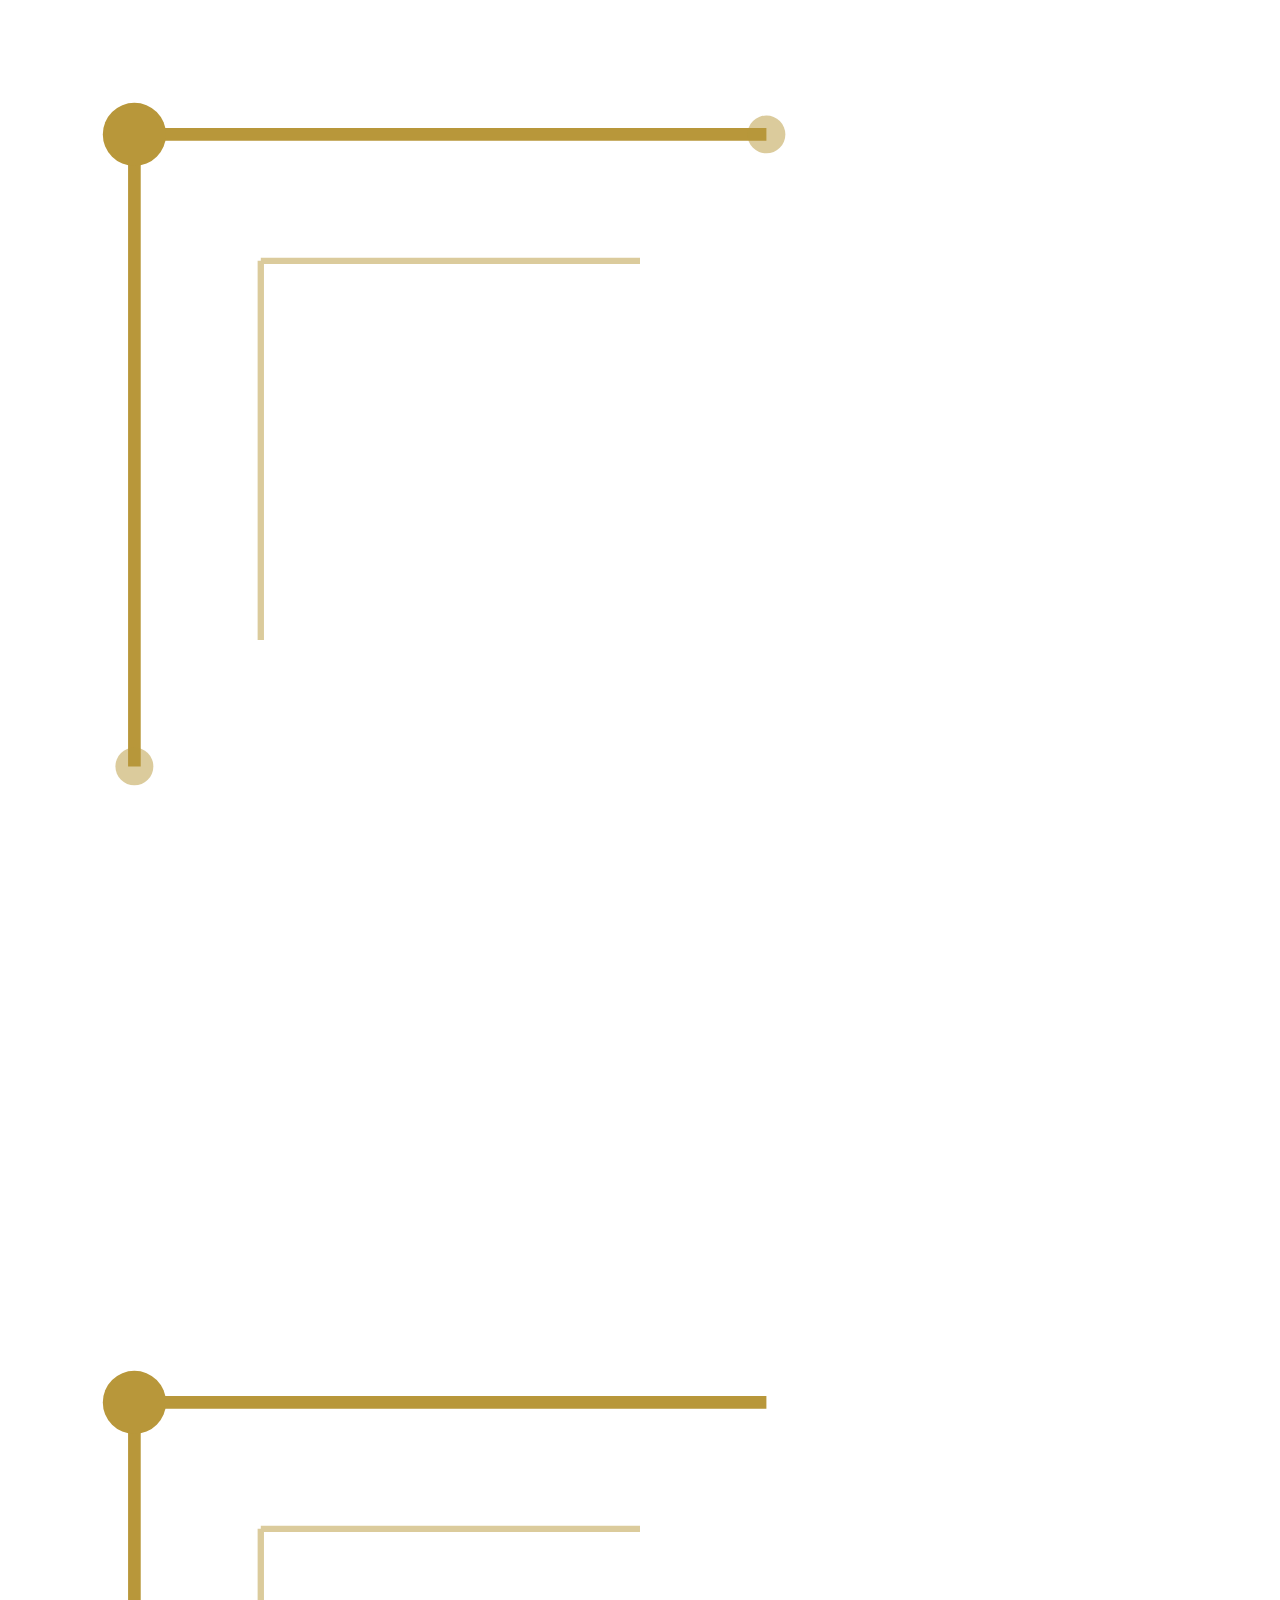
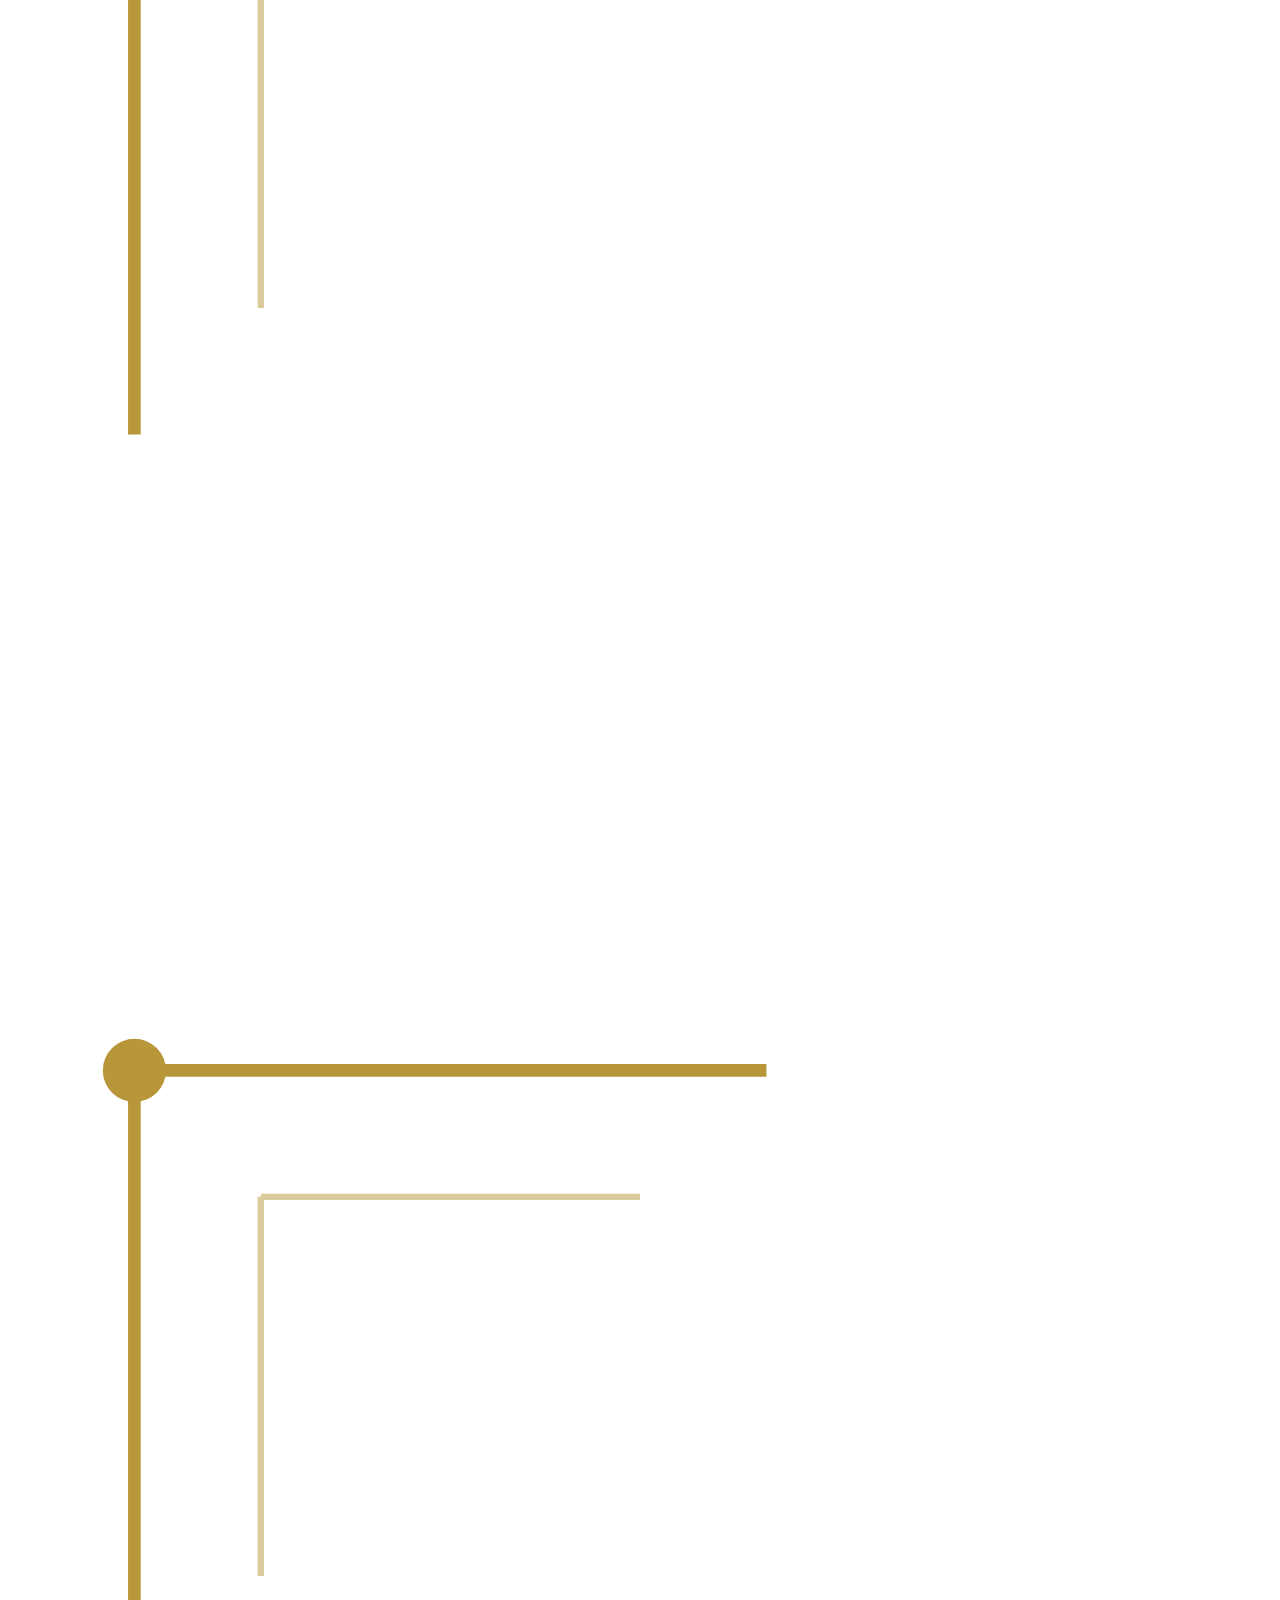
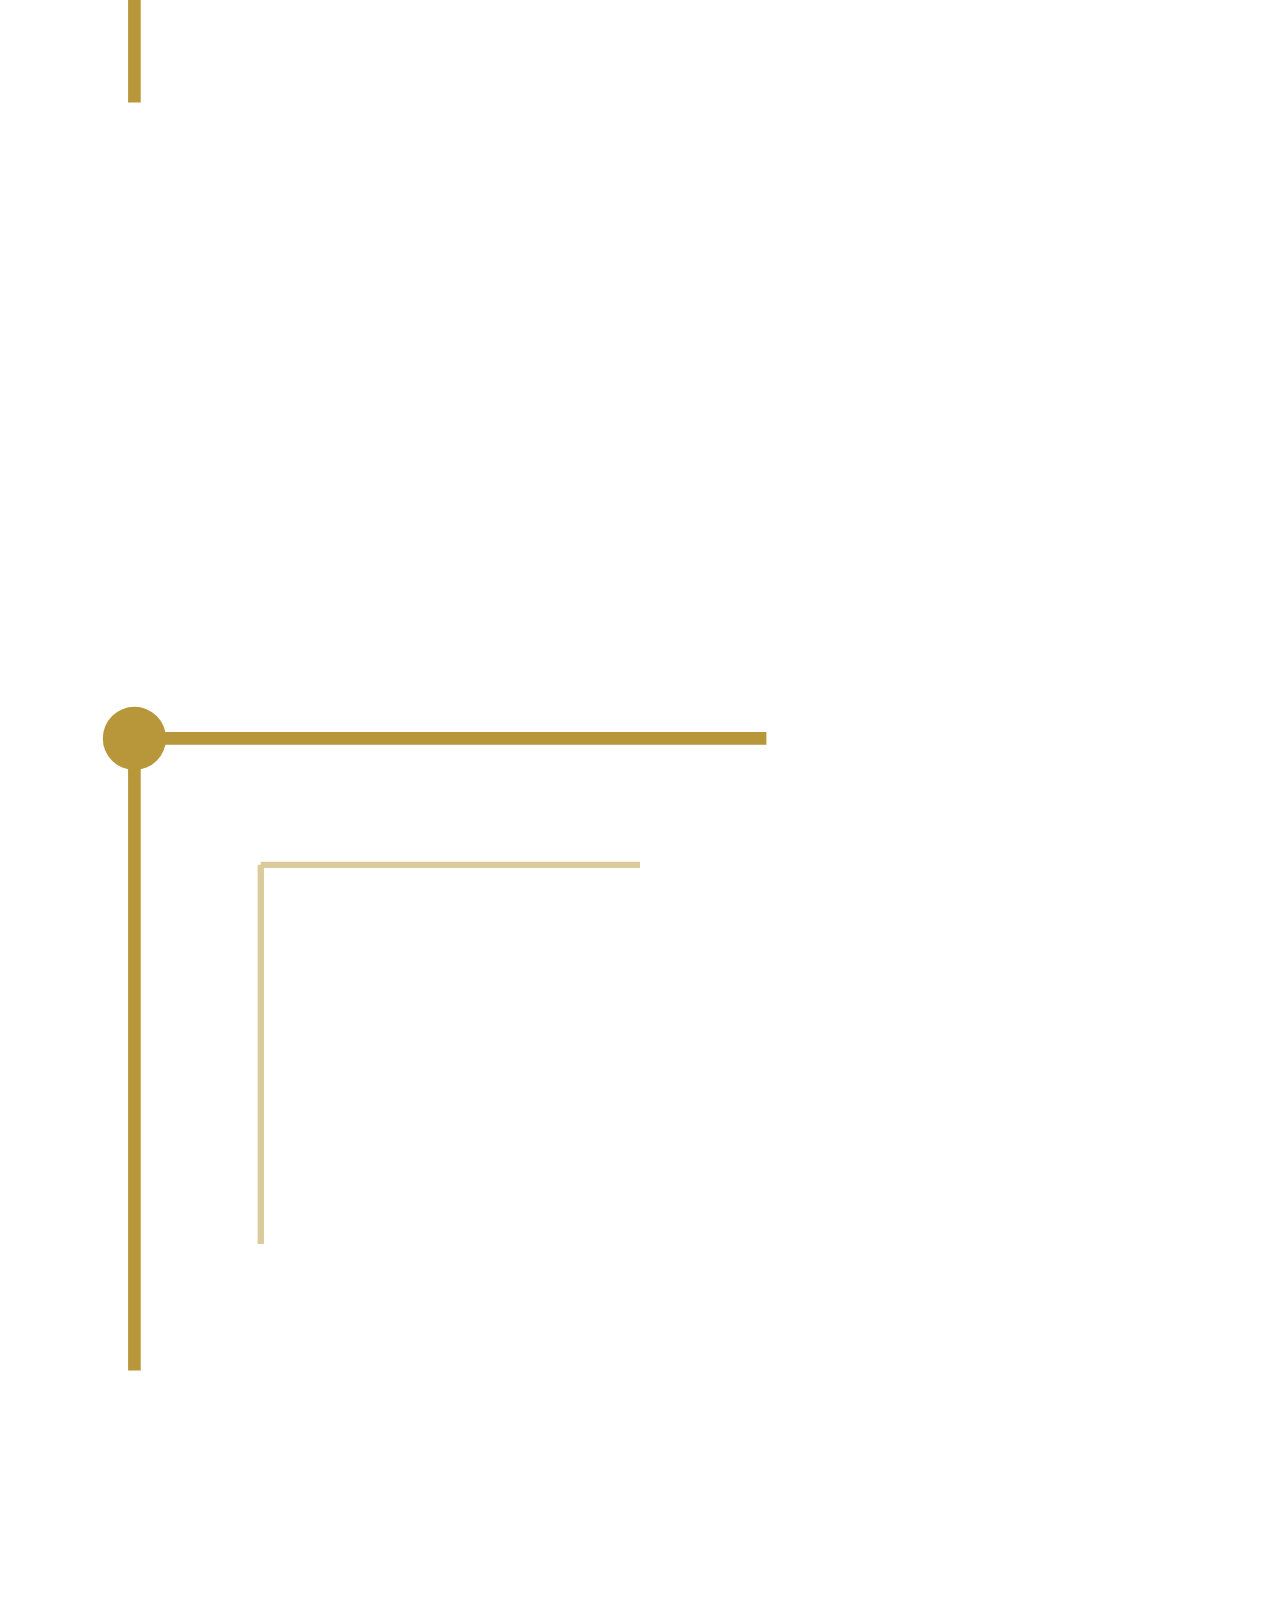
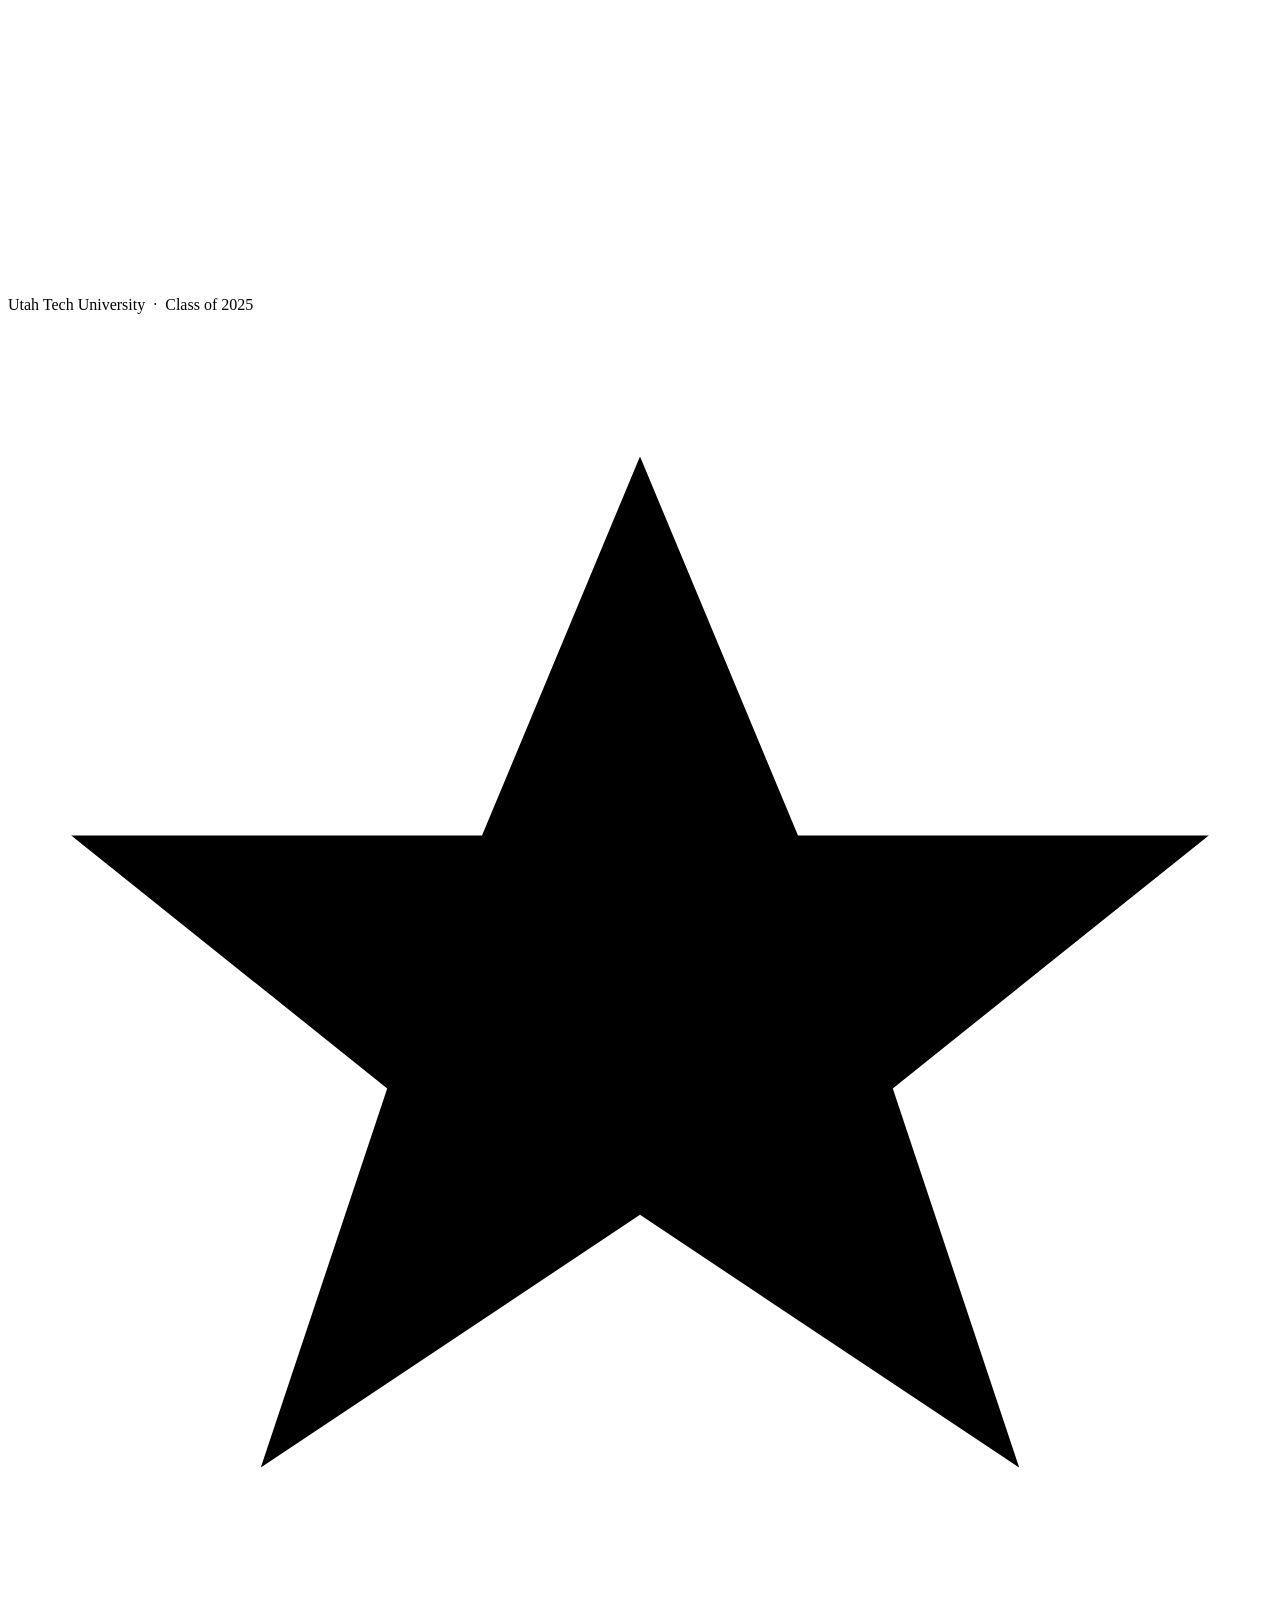
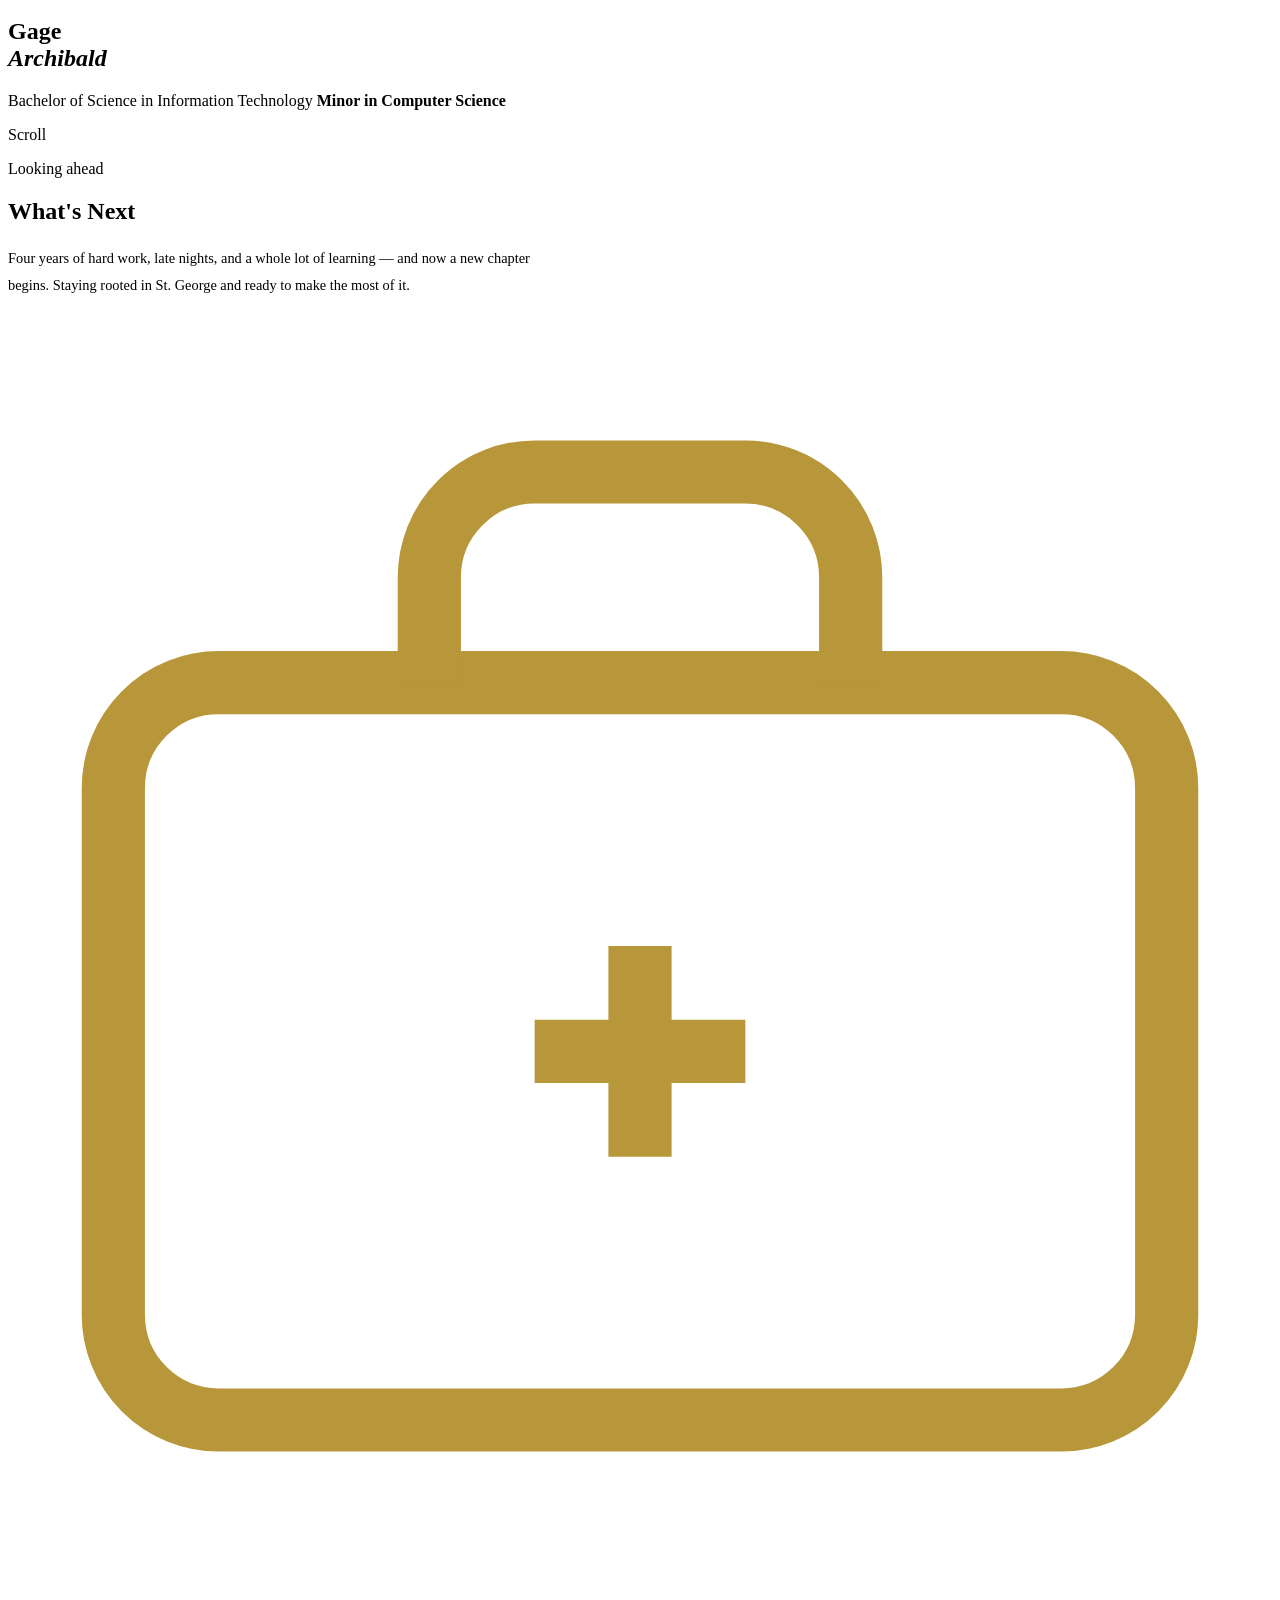
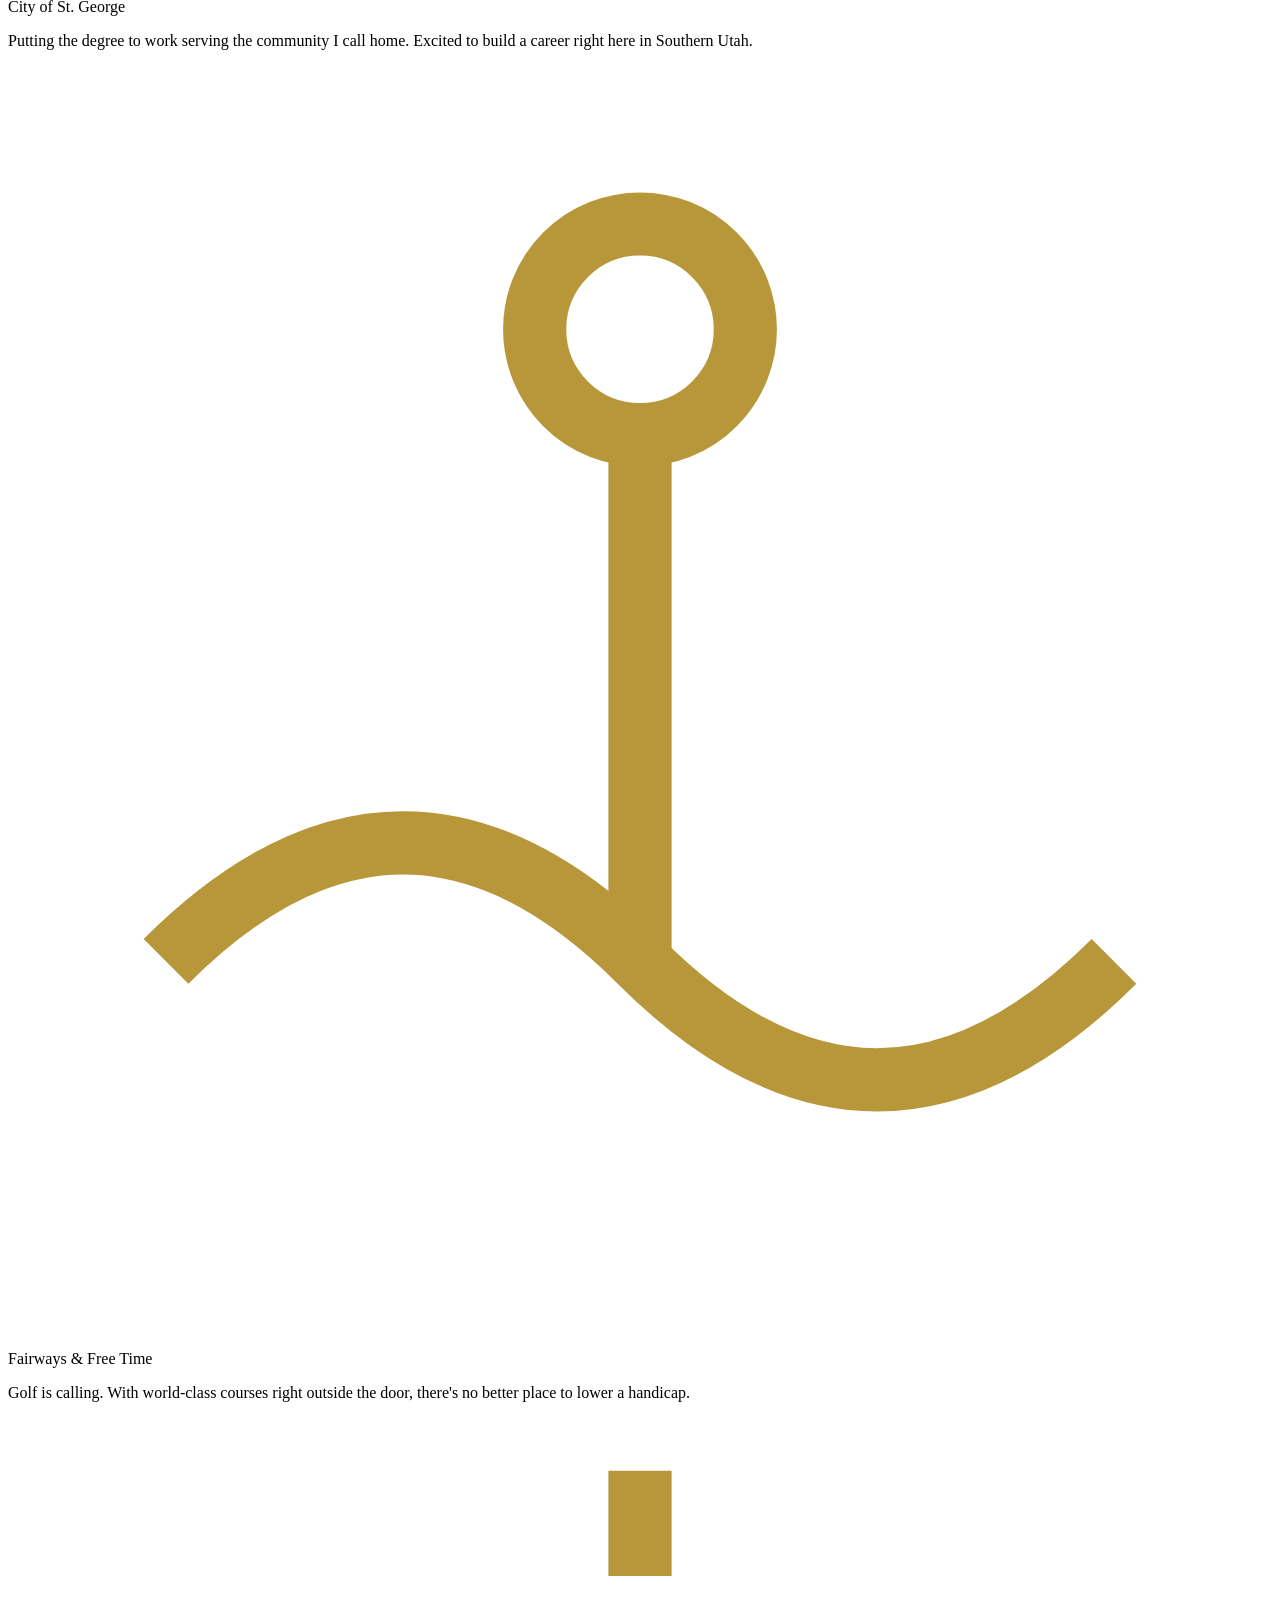
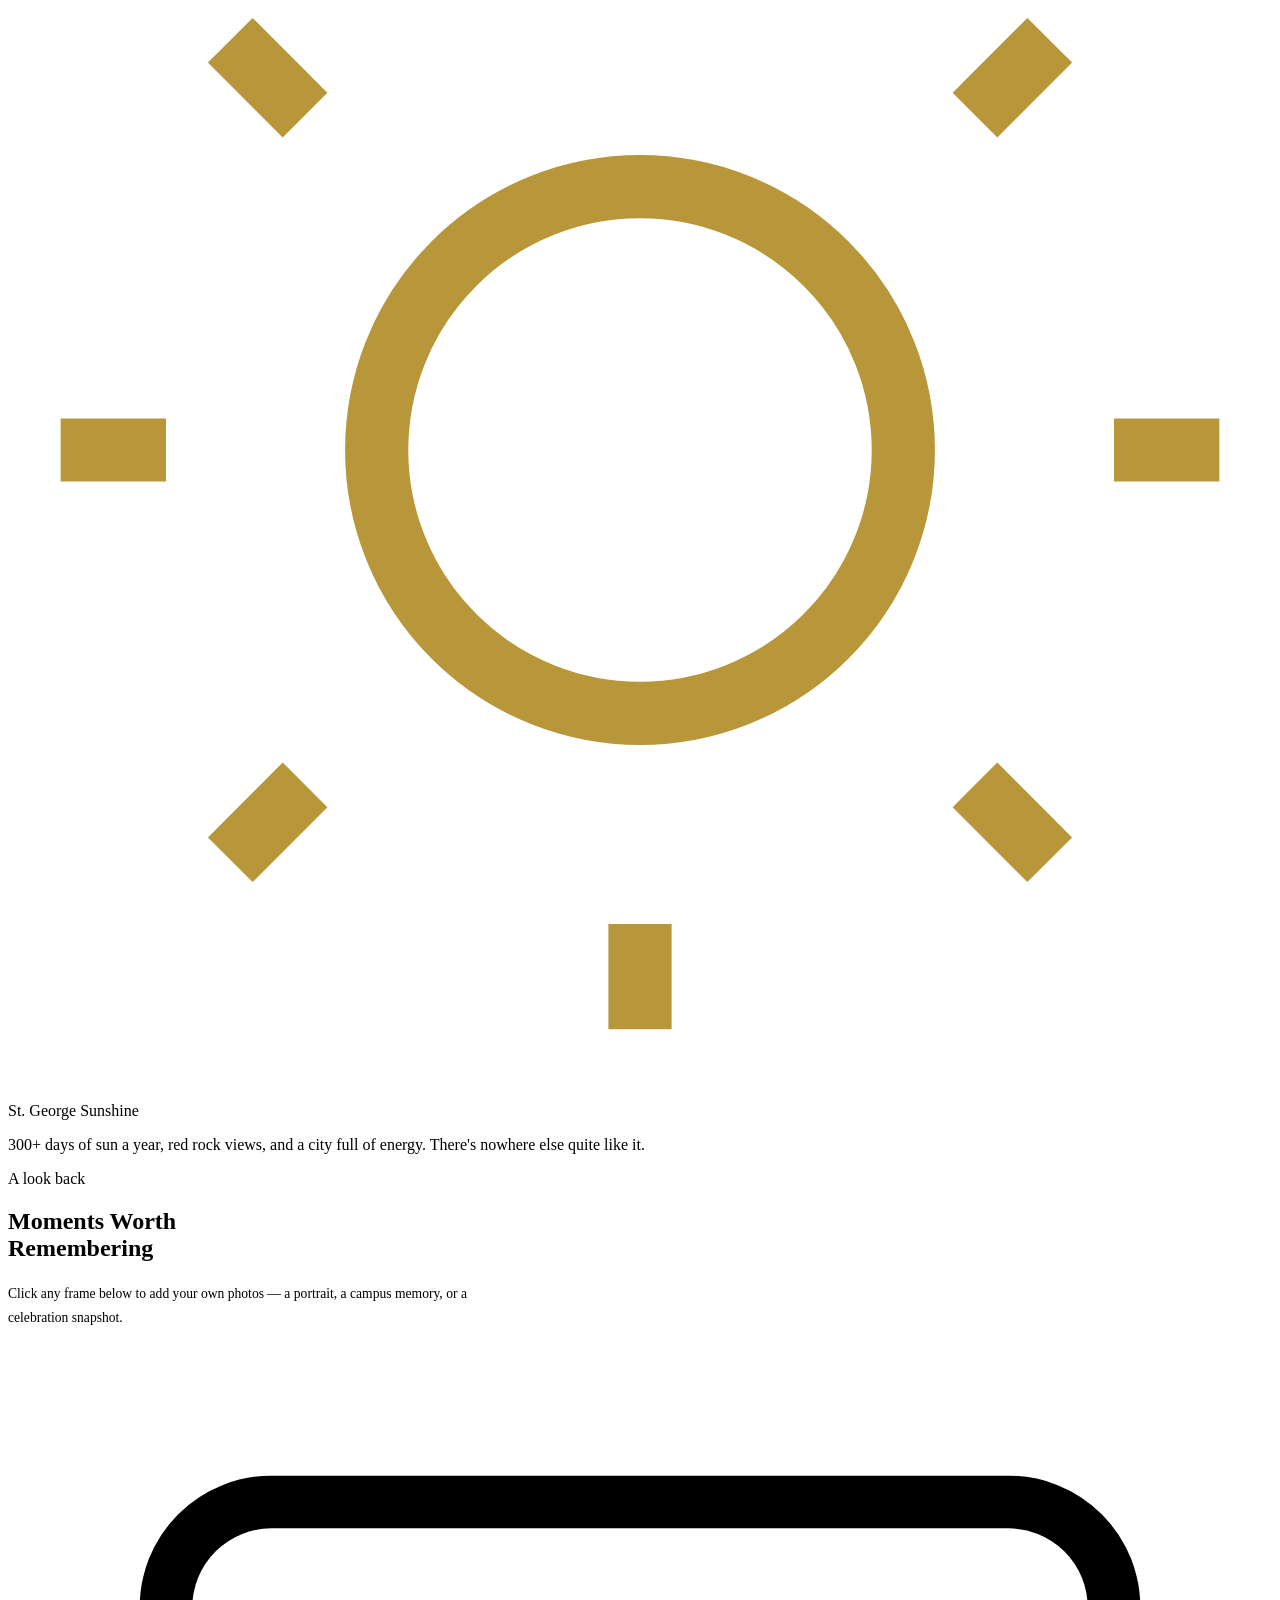
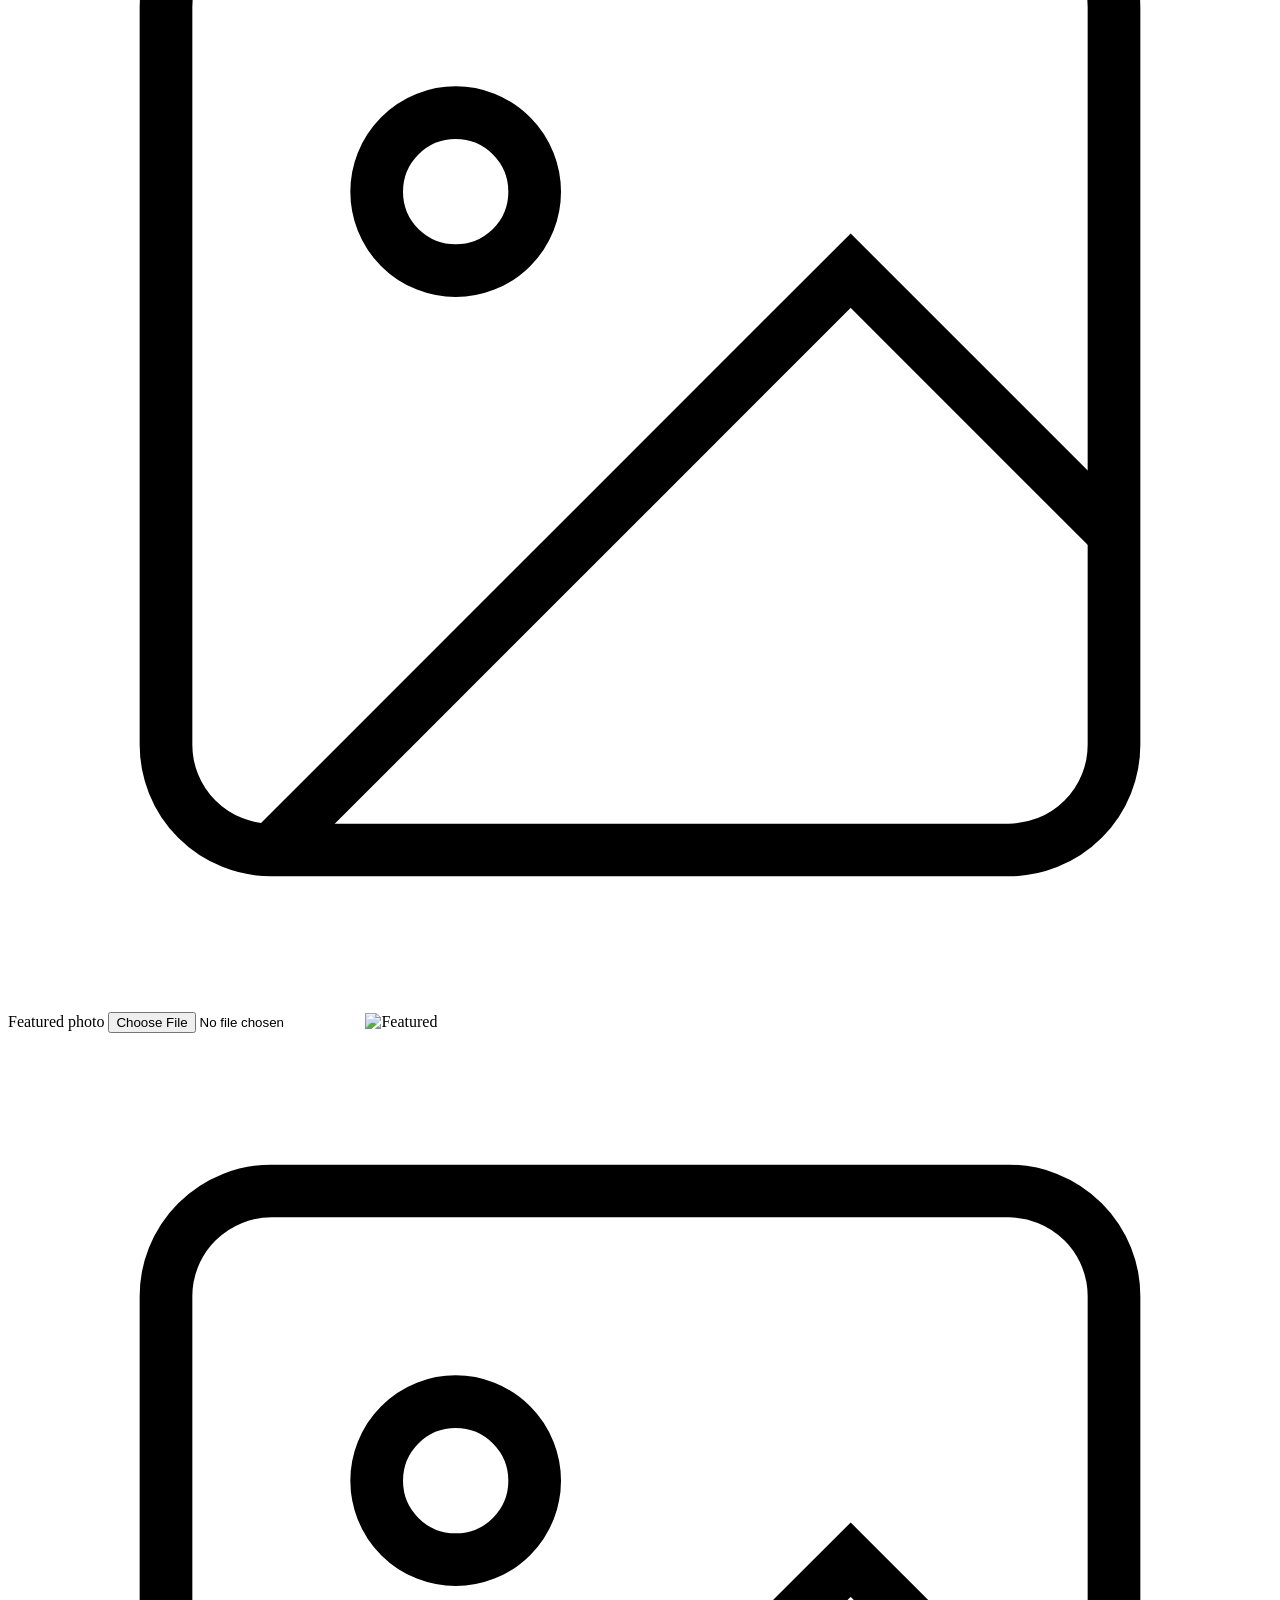
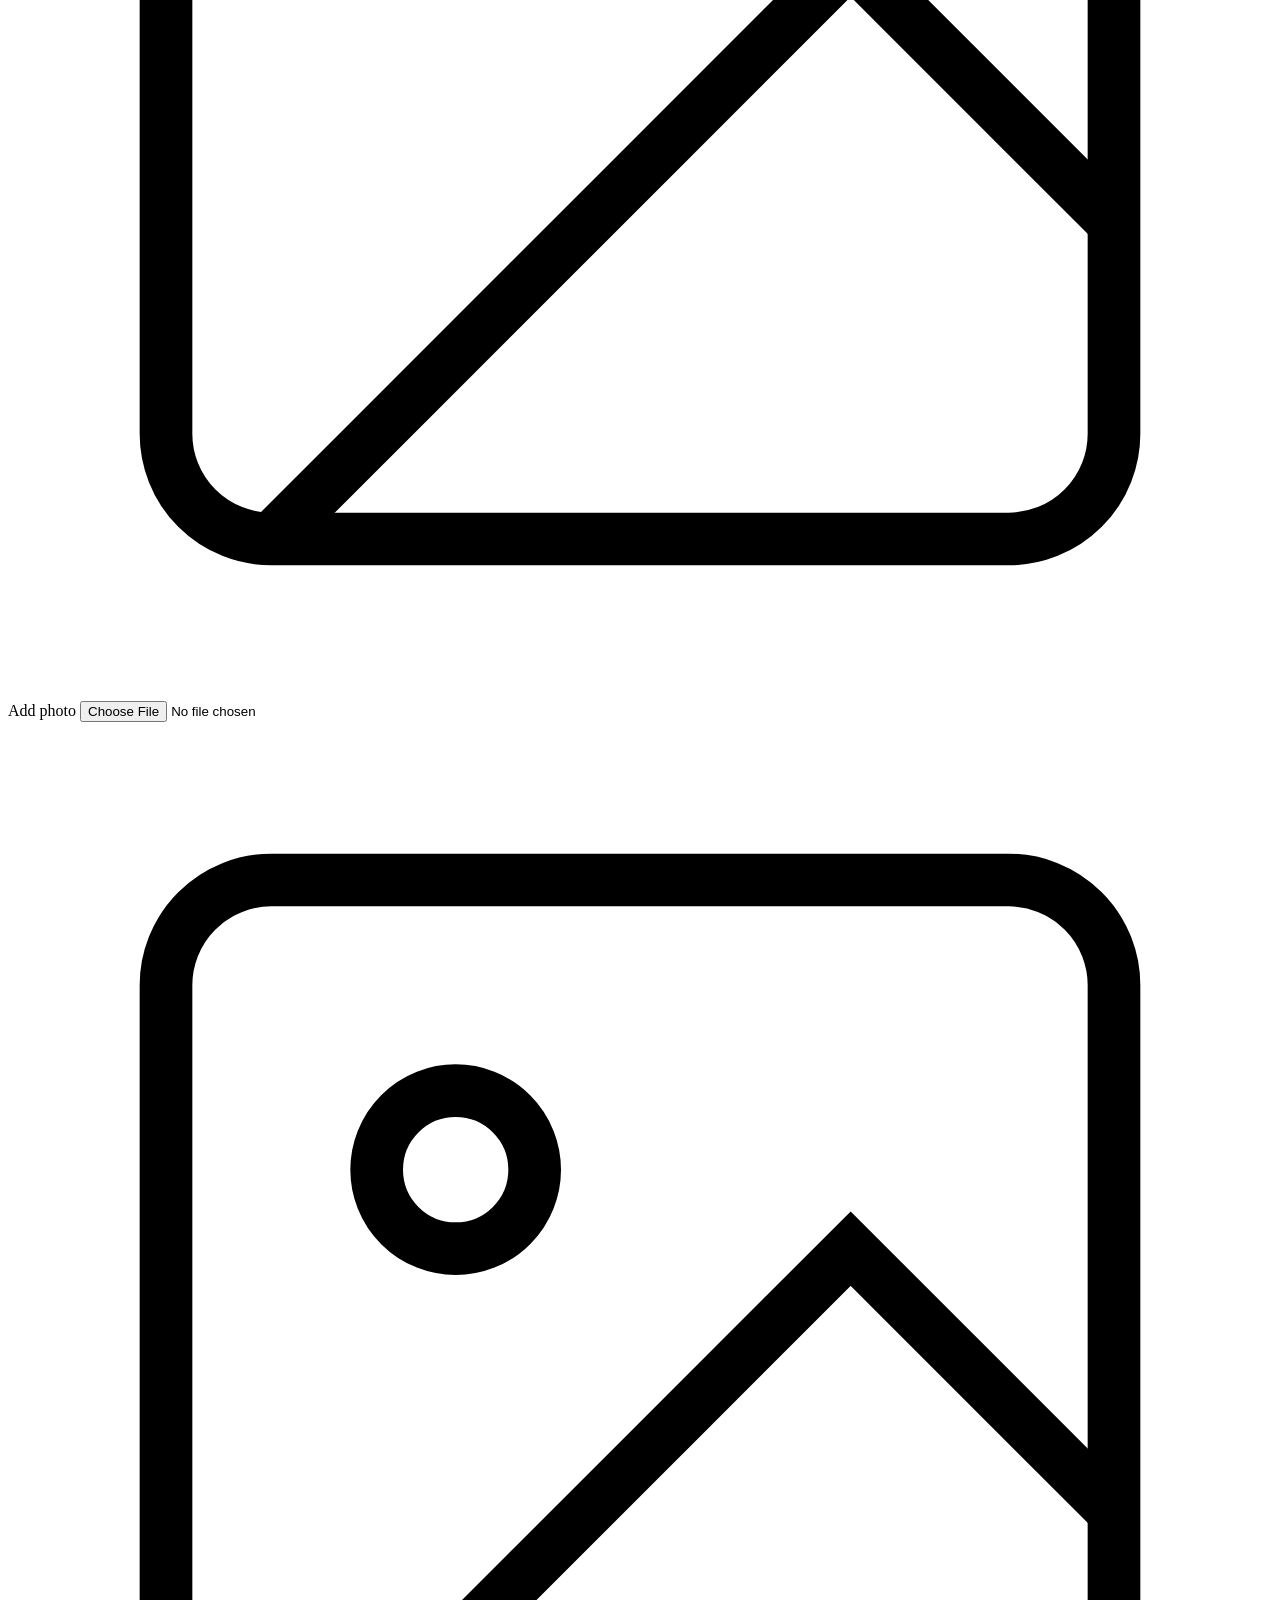
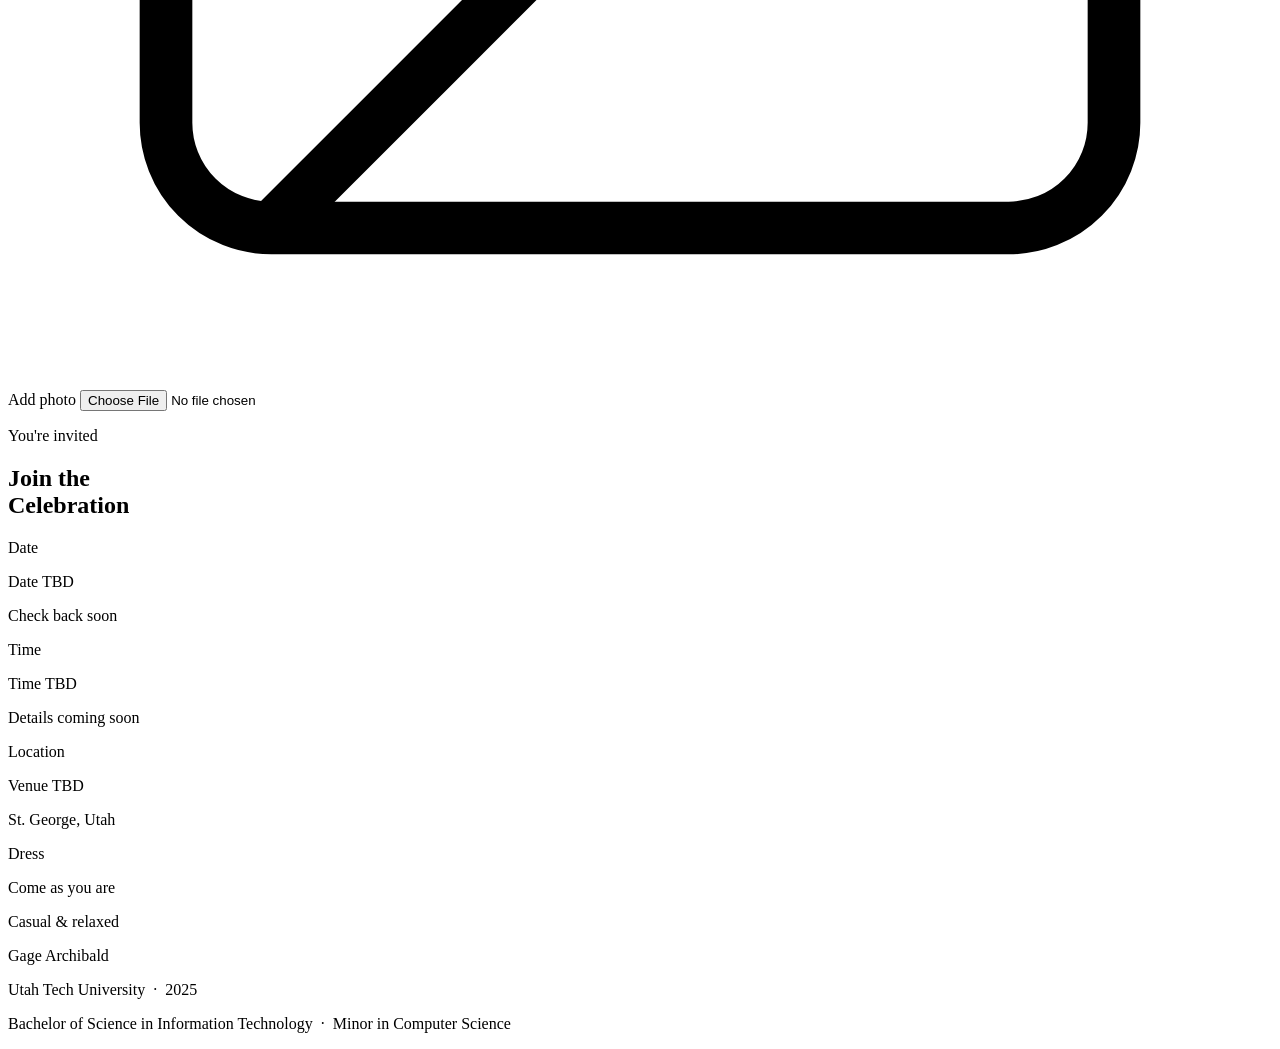
==== index.html @ fb4f6f9c "Update index.html" ====
<!DOCTYPE html>
<html lang="en">
<head>
  <meta charset="UTF-8">
  <meta name="viewport" content="width=device-width, initial-scale=1.0">
  <title>Gage Archibald — Class of 2025</title>
  <link href="https://fonts.googleapis.com/css2?family=Cormorant+Garamond:ital,wght@0,300;0,400;0,600;1,300;1,400&family=Jost:wght@200;300;400&display=swap" rel="stylesheet">
  <link rel="stylesheet" href="styles.css">
</head>
<body>

<!-- ── HERO ── -->
<section class="hero">
  <div class="hero-bg-pattern"></div>

  <!-- corner ornaments -->
  <div class="hero-corner tl">
    <svg viewBox="0 0 100 100" fill="none" xmlns="http://www.w3.org/2000/svg">
      <path d="M10 10 L10 60 M10 10 L60 10" stroke="#B8973A" stroke-width="1"/>
      <path d="M20 20 L20 50 M20 20 L50 20" stroke="#B8973A" stroke-width="0.5" opacity="0.5"/>
      <circle cx="10" cy="10" r="2.5" fill="#B8973A"/>
      <circle cx="60" cy="10" r="1.5" fill="#B8973A" opacity="0.5"/>
      <circle cx="10" cy="60" r="1.5" fill="#B8973A" opacity="0.5"/>
    </svg>
  </div>
  <div class="hero-corner tr">
    <svg viewBox="0 0 100 100" fill="none" xmlns="http://www.w3.org/2000/svg">
      <path d="M10 10 L10 60 M10 10 L60 10" stroke="#B8973A" stroke-width="1"/>
      <path d="M20 20 L20 50 M20 20 L50 20" stroke="#B8973A" stroke-width="0.5" opacity="0.5"/>
      <circle cx="10" cy="10" r="2.5" fill="#B8973A"/>
    </svg>
  </div>
  <div class="hero-corner bl">
    <svg viewBox="0 0 100 100" fill="none" xmlns="http://www.w3.org/2000/svg">
      <path d="M10 10 L10 60 M10 10 L60 10" stroke="#B8973A" stroke-width="1"/>
      <path d="M20 20 L20 50 M20 20 L50 20" stroke="#B8973A" stroke-width="0.5" opacity="0.5"/>
      <circle cx="10" cy="10" r="2.5" fill="#B8973A"/>
    </svg>
  </div>
  <div class="hero-corner br">
    <svg viewBox="0 0 100 100" fill="none" xmlns="http://www.w3.org/2000/svg">
      <path d="M10 10 L10 60 M10 10 L60 10" stroke="#B8973A" stroke-width="1"/>
      <path d="M20 20 L20 50 M20 20 L50 20" stroke="#B8973A" stroke-width="0.5" opacity="0.5"/>
      <circle cx="10" cy="10" r="2.5" fill="#B8973A"/>
    </svg>
  </div>

  <div class="hero-content">
    <p class="hero-eyebrow">Utah Tech University &nbsp;·&nbsp; Class of 2025</p>

    <div class="hero-divider">
      <span></span>
      <svg viewBox="0 0 20 20" xmlns="http://www.w3.org/2000/svg"><polygon points="10,2 12.5,8 19,8 14,12 16,18 10,14 4,18 6,12 1,8 7.5,8"/></svg>
      <span></span>
    </div>

    <h1 class="hero-name">Gage<br><em>Archibald</em></h1>

    <p class="hero-degree">
      Bachelor of Science in Information Technology
      <strong>Minor in Computer Science</strong>
    </p>
  </div>

  <div class="scroll-cue">
    <span>Scroll</span>
    <div class="scroll-cue-line"></div>
  </div>
</section>

<!-- ── WHAT'S NEXT ── -->
<section class="next-section">
  <div class="section-inner">
    <div class="reveal">
      <p class="section-label">Looking ahead</p>
      <h2 class="section-title">What's Next</h2>
      <div class="gold-rule"></div>
      <p style="font-size:0.9rem; font-weight:300; color:var(--ink-mid); line-height:1.9; max-width:560px;">
        Four years of hard work, late nights, and a whole lot of learning — and now a new chapter begins. Staying rooted in St. George and ready to make the most of it.
      </p>
    </div>

    <div class="next-cards reveal">
      <div class="next-card">
        <svg class="next-card-icon" viewBox="0 0 24 24" fill="none" stroke="#B8973A" stroke-width="1.2" xmlns="http://www.w3.org/2000/svg">
          <rect x="2" y="7" width="20" height="14" rx="2"/><path d="M16 7V5a2 2 0 0 0-2-2h-4a2 2 0 0 0-2 2v2"/><line x1="12" y1="12" x2="12" y2="16"/><line x1="10" y1="14" x2="14" y2="14"/>
        </svg>
        <p class="next-card-title">City of St. George</p>
        <p class="next-card-body">Putting the degree to work serving the community I call home. Excited to build a career right here in Southern Utah.</p>
      </div>
      <div class="next-card">
        <svg class="next-card-icon" viewBox="0 0 24 24" fill="none" stroke="#B8973A" stroke-width="1.2" xmlns="http://www.w3.org/2000/svg">
          <path d="M3 17c3-3 6-3 9 0s6 3 9 0"/><path d="M12 17V7"/><circle cx="12" cy="5" r="2"/>
        </svg>
        <p class="next-card-title">Fairways &amp; Free Time</p>
        <p class="next-card-body">Golf is calling. With world-class courses right outside the door, there's no better place to lower a handicap.</p>
      </div>
      <div class="next-card">
        <svg class="next-card-icon" viewBox="0 0 24 24" fill="none" stroke="#B8973A" stroke-width="1.2" xmlns="http://www.w3.org/2000/svg">
          <circle cx="12" cy="12" r="5"/><line x1="12" y1="1" x2="12" y2="3"/><line x1="12" y1="21" x2="12" y2="23"/><line x1="4.22" y1="4.22" x2="5.64" y2="5.64"/><line x1="18.36" y1="18.36" x2="19.78" y2="19.78"/><line x1="1" y1="12" x2="3" y2="12"/><line x1="21" y1="12" x2="23" y2="12"/><line x1="4.22" y1="19.78" x2="5.64" y2="18.36"/><line x1="18.36" y1="5.64" x2="19.78" y2="4.22"/>
        </svg>
        <p class="next-card-title">St. George Sunshine</p>
        <p class="next-card-body">300+ days of sun a year, red rock views, and a city full of energy. There's nowhere else quite like it.</p>
      </div>
    </div>
  </div>
</section>

<!-- ── PHOTO ── -->
<section class="photo-section">
  <div class="section-inner">
    <div class="reveal">
      <p class="section-label">A look back</p>
      <h2 class="section-title">Moments Worth<br>Remembering</h2>
      <div class="gold-rule"></div>
      <p style="font-size:0.85rem; font-weight:300; color:var(--ink-light); line-height:1.8; max-width:520px;">
        Click any frame below to add your own photos — a portrait, a campus memory, or a celebration snapshot.
      </p>
    </div>

    <div class="photo-grid reveal">
      <div class="photo-slot featured" onclick="this.querySelector('input').click()">
        <svg viewBox="0 0 24 24" fill="none" stroke="currentColor" stroke-width="1" xmlns="http://www.w3.org/2000/svg"><rect x="3" y="3" width="18" height="18" rx="2"/><circle cx="8.5" cy="8.5" r="1.5"/><polyline points="21 15 16 10 5 21"/></svg>
        <span class="photo-slot-label">Featured photo</span>
        <input type="file" accept="image/*" onchange="loadPhoto(this)">
        <img alt="Featured">
      </div>
      <div class="photo-slot" onclick="this.querySelector('input').click()">
        <svg viewBox="0 0 24 24" fill="none" stroke="currentColor" stroke-width="1" xmlns="http://www.w3.org/2000/svg"><rect x="3" y="3" width="18" height="18" rx="2"/><circle cx="8.5" cy="8.5" r="1.5"/><polyline points="21 15 16 10 5 21"/></svg>
        <span class="photo-slot-label">Add photo</span>
        <input type="file" accept="image/*" onchange="loadPhoto(this)">
        <img alt="">
      </div>
      <div class="photo-slot" onclick="this.querySelector('input').click()">
        <svg viewBox="0 0 24 24" fill="none" stroke="currentColor" stroke-width="1" xmlns="http://www.w3.org/2000/svg"><rect x="3" y="3" width="18" height="18" rx="2"/><circle cx="8.5" cy="8.5" r="1.5"/><polyline points="21 15 16 10 5 21"/></svg>
        <span class="photo-slot-label">Add photo</span>
        <input type="file" accept="image/*" onchange="loadPhoto(this)">
        <img alt="">
      </div>
    </div>
  </div>
</section>

<!-- ── CELEBRATION ── -->
<section class="celebration-section">
  <div class="section-inner">
    <div class="reveal">
      <p class="section-label">You're invited</p>
      <h2 class="section-title">Join the<br>Celebration</h2>
      <div class="gold-rule"></div>
    </div>

    <div class="event-card reveal">
      <div class="event-row">
        <div class="event-item">
          <p class="event-item-label">Date</p>
          <p class="event-item-value placeholder-text">Date TBD</p>
          <p class="event-item-sub placeholder-text">Check back soon</p>
        </div>
        <div class="event-item">
          <p class="event-item-label">Time</p>
          <p class="event-item-value placeholder-text">Time TBD</p>
          <p class="event-item-sub placeholder-text">Details coming soon</p>
        </div>
      </div>

      <div class="event-divider"></div>

      <div class="event-row">
        <div class="event-item">
          <p class="event-item-label">Location</p>
          <p class="event-item-value placeholder-text">Venue TBD</p>
          <p class="event-item-sub placeholder-text">St. George, Utah</p>
        </div>
        <div class="event-item">
          <p class="event-item-label">Dress</p>
          <p class="event-item-value">Come as you are</p>
          <p class="event-item-sub">Casual &amp; relaxed</p>
        </div>
      </div>
    </div>
  </div>
</section>

<!-- ── FOOTER ── -->
<footer>
  <p class="footer-name">Gage Archibald</p>
  <p class="footer-sub">Utah Tech University &nbsp;·&nbsp; 2025</p>
  <div class="footer-rule"></div>
  <p class="footer-note">Bachelor of Science in Information Technology &nbsp;·&nbsp; Minor in Computer Science</p>
</footer>

<script>
  function loadPhoto(input) {
    if (!input.files || !input.files[0]) return;
    const reader = new FileReader();
    reader.onload = e => {
      const img = input.closest('.photo-slot').querySelector('img');
      img.src = e.target.result;
      img.style.display = 'block';
      input.closest('.photo-slot').querySelector('svg').style.display = 'none';
      input.closest('.photo-slot').querySelector('.photo-slot-label').style.display = 'none';
    };
    reader.readAsDataURL(input.files[0]);
  }

  const observer = new IntersectionObserver((entries) => {
    entries.forEach(e => {
      if (e.isIntersecting) {
        e.target.classList.add('visible');
        observer.unobserve(e.target);
      }
    });
  }, { threshold: 0.15 });

  document.querySelectorAll('.reveal').forEach(el => observer.observe(el));
</script>
</body>
</html>
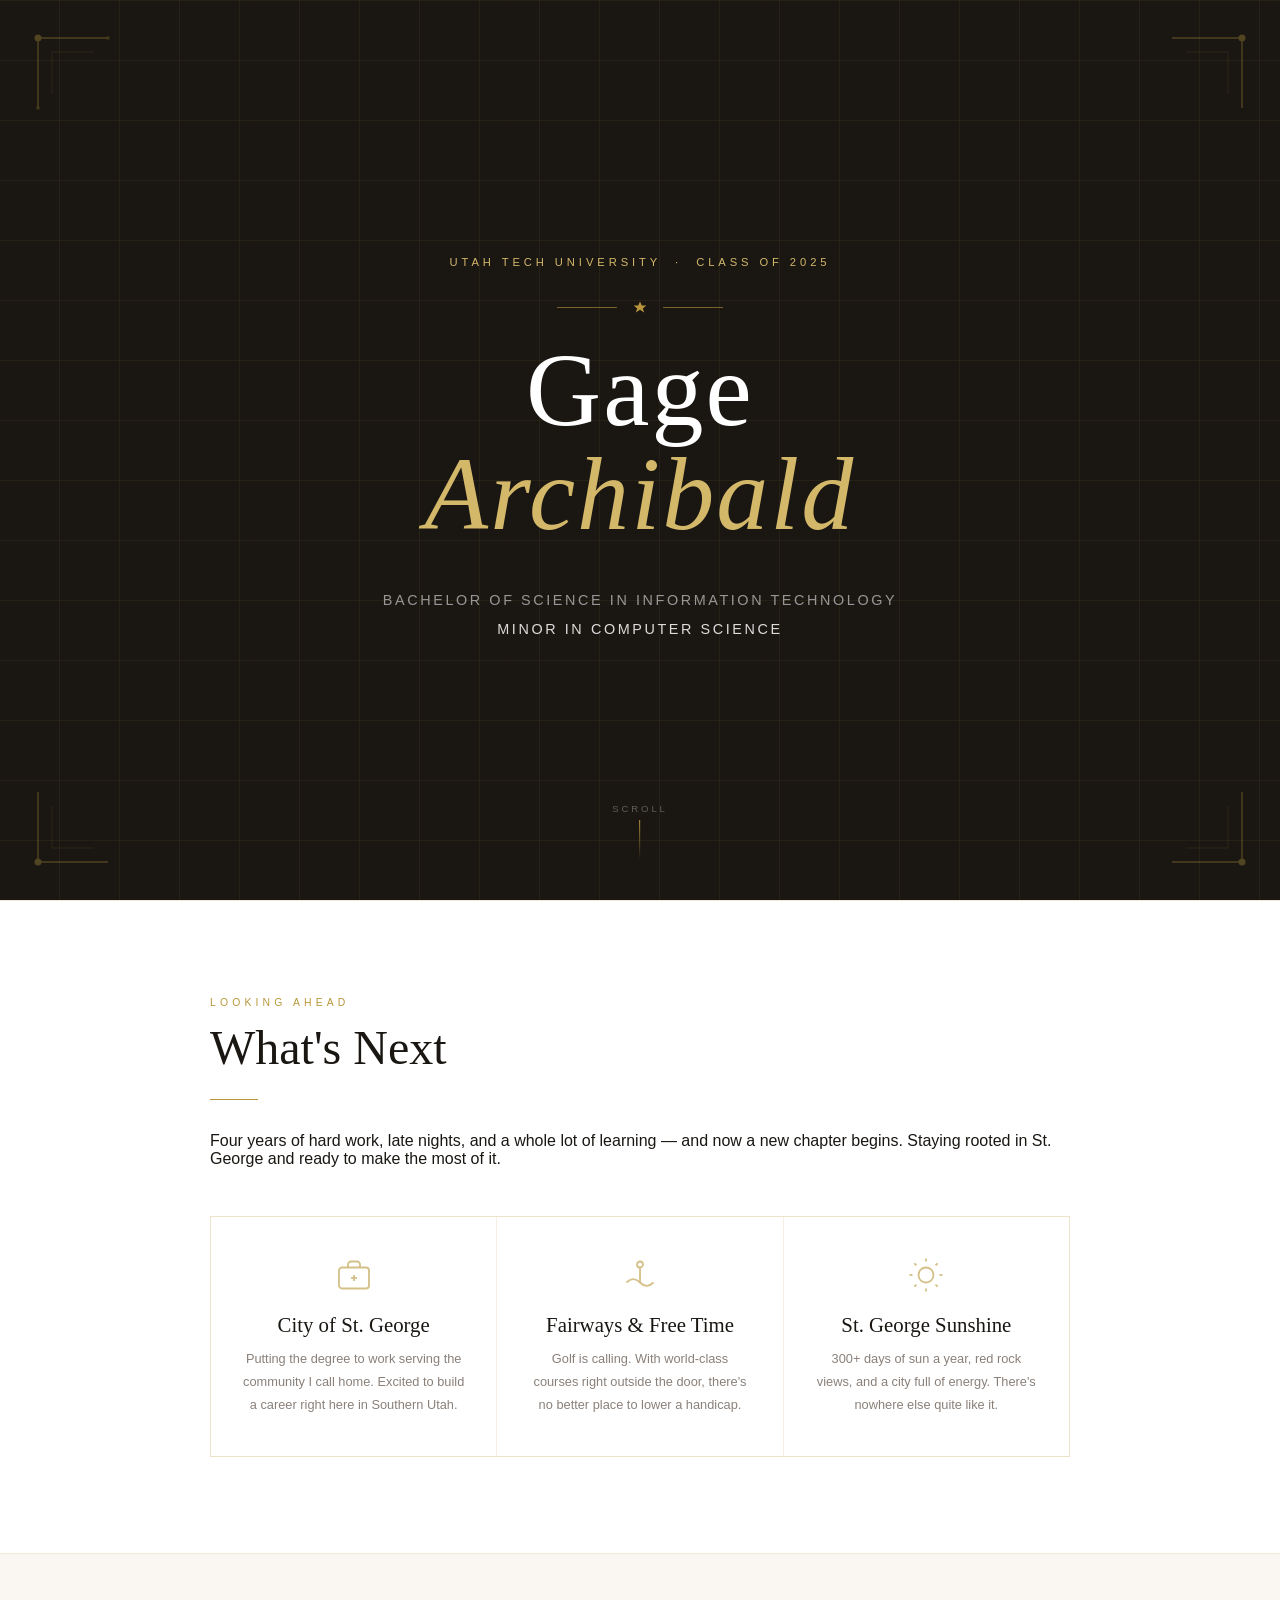
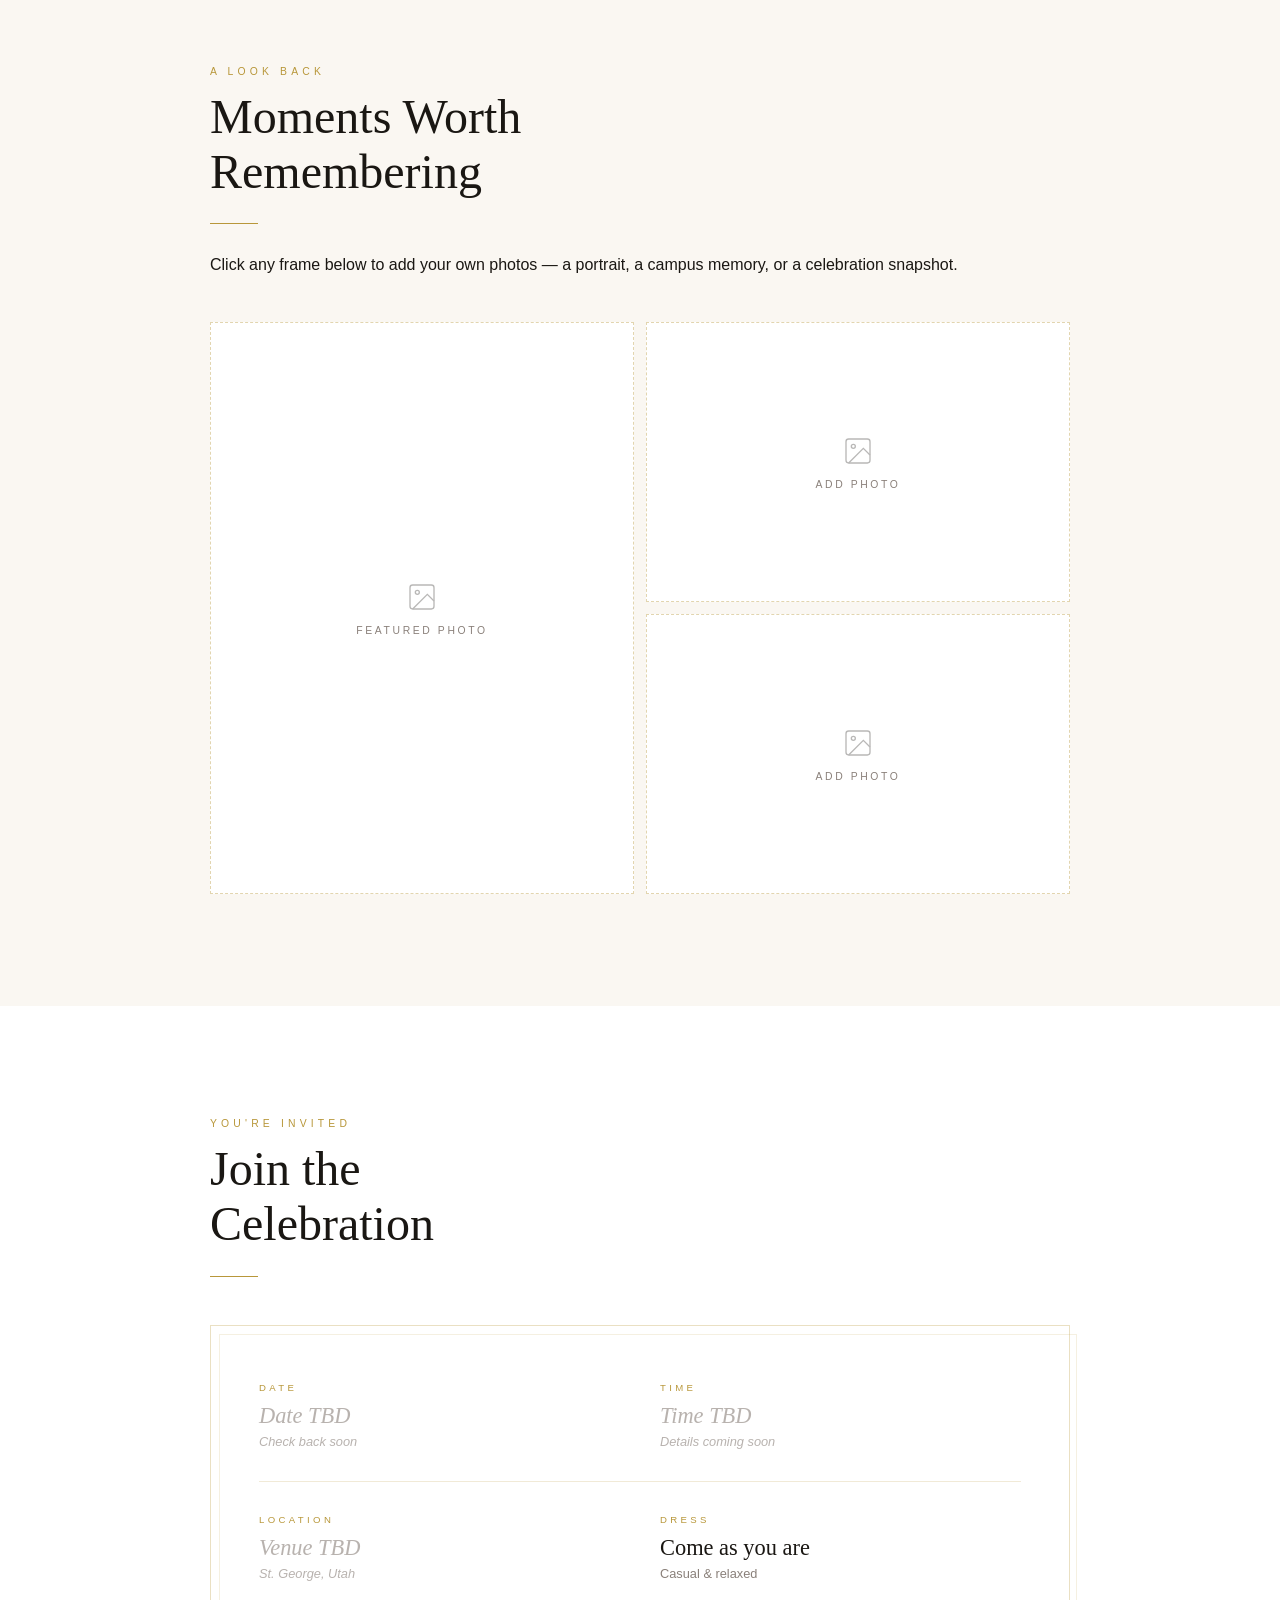
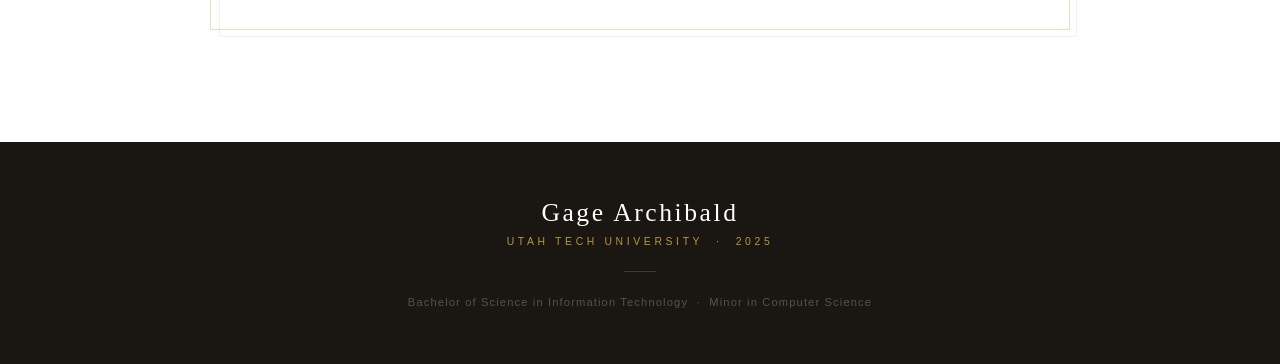
==== commit 0d682b44: "Update index.html" ====
--- a/index.html
+++ b/index.html
@@ -75,7 +75,7 @@
       <p class="section-label">Looking ahead</p>
       <h2 class="section-title">What's Next</h2>
       <div class="gold-rule"></div>
-      <p style="font-size:0.9rem; font-weight:300; color:var(--ink-mid); line-height:1.9; max-width:560px;">
+      <p class="section-body">
         Four years of hard work, late nights, and a whole lot of learning — and now a new chapter begins. Staying rooted in St. George and ready to make the most of it.
       </p>
     </div>
@@ -113,7 +113,7 @@
       <p class="section-label">A look back</p>
       <h2 class="section-title">Moments Worth<br>Remembering</h2>
       <div class="gold-rule"></div>
-      <p style="font-size:0.85rem; font-weight:300; color:var(--ink-light); line-height:1.8; max-width:520px;">
+      <p class="section-body section-body--light">
         Click any frame below to add your own photos — a portrait, a campus memory, or a celebration snapshot.
       </p>
     </div>
--- a/styles.css
+++ b/styles.css
@@ -0,0 +1,452 @@
+/* ── RESET & ROOT ── */
+*, *::before, *::after {
+  margin: 0;
+  padding: 0;
+  box-sizing: border-box;
+}
+
+:root {
+  --gold: #B8973A;
+  --gold-light: #D4B86A;
+  --gold-faint: #F5EDD6;
+  --cream: #FAF7F2;
+  --ink: #1A1713;
+  --ink-mid: #4A4440;
+  --ink-light: #8A807A;
+  --white: #FFFFFF;
+}
+
+html {
+  scroll-behavior: smooth;
+}
+
+body {
+  font-family: 'Jost', sans-serif;
+  background: var(--cream);
+  color: var(--ink);
+  overflow-x: hidden;
+}
+
+
+/* ── HERO ── */
+.hero {
+  min-height: 100vh;
+  display: grid;
+  place-items: center;
+  text-align: center;
+  position: relative;
+  padding: 4rem 2rem;
+  background: var(--ink);
+  overflow: hidden;
+}
+
+.hero-bg-pattern {
+  position: absolute;
+  inset: 0;
+  background-image:
+    repeating-linear-gradient(0deg, transparent, transparent 59px, rgba(184,151,58,0.08) 59px, rgba(184,151,58,0.08) 60px),
+    repeating-linear-gradient(90deg, transparent, transparent 59px, rgba(184,151,58,0.08) 59px, rgba(184,151,58,0.08) 60px);
+  pointer-events: none;
+}
+
+.hero-corner {
+  position: absolute;
+  width: 140px;
+  height: 140px;
+  opacity: 0.35;
+}
+.hero-corner svg { width: 100%; height: 100%; }
+.hero-corner.tl { top: 24px; left: 24px; }
+.hero-corner.tr { top: 24px; right: 24px; transform: scaleX(-1); }
+.hero-corner.bl { bottom: 24px; left: 24px; transform: scaleY(-1); }
+.hero-corner.br { bottom: 24px; right: 24px; transform: scale(-1); }
+
+.hero-content {
+  position: relative;
+  z-index: 1;
+  max-width: 700px;
+}
+
+.hero-eyebrow {
+  font-family: 'Jost', sans-serif;
+  font-weight: 200;
+  font-size: 0.7rem;
+  letter-spacing: 0.35em;
+  text-transform: uppercase;
+  color: var(--gold-light);
+  margin-bottom: 2rem;
+  opacity: 0;
+  animation: fadeUp 0.9s 0.2s forwards;
+}
+
+.hero-divider {
+  display: flex;
+  align-items: center;
+  justify-content: center;
+  gap: 1rem;
+  margin-bottom: 1.5rem;
+  opacity: 0;
+  animation: fadeUp 0.9s 0.35s forwards;
+}
+.hero-divider span {
+  display: block;
+  height: 1px;
+  width: 60px;
+  background: var(--gold);
+  opacity: 0.6;
+}
+.hero-divider svg {
+  width: 14px;
+  height: 14px;
+  fill: var(--gold);
+}
+
+.hero-name {
+  font-family: 'Cormorant Garamond', serif;
+  font-weight: 300;
+  font-size: clamp(3.2rem, 9vw, 6.5rem);
+  line-height: 1;
+  color: var(--white);
+  letter-spacing: 0.02em;
+  opacity: 0;
+  animation: fadeUp 0.9s 0.5s forwards;
+}
+.hero-name em {
+  font-style: italic;
+  color: var(--gold-light);
+}
+
+.hero-degree {
+  font-family: 'Jost', sans-serif;
+  font-weight: 300;
+  font-size: clamp(0.75rem, 2vw, 0.9rem);
+  letter-spacing: 0.18em;
+  text-transform: uppercase;
+  color: rgba(255,255,255,0.55);
+  margin-top: 2.5rem;
+  line-height: 2;
+  opacity: 0;
+  animation: fadeUp 0.9s 0.8s forwards;
+}
+.hero-degree strong {
+  display: block;
+  color: rgba(255,255,255,0.85);
+  font-weight: 300;
+}
+
+.scroll-cue {
+  position: absolute;
+  bottom: 2.5rem;
+  left: 50%;
+  transform: translateX(-50%);
+  display: flex;
+  flex-direction: column;
+  align-items: center;
+  gap: 6px;
+  opacity: 0;
+  animation: fadeIn 1s 1.5s forwards;
+}
+.scroll-cue span {
+  font-size: 0.6rem;
+  letter-spacing: 0.3em;
+  text-transform: uppercase;
+  color: rgba(255,255,255,0.3);
+}
+.scroll-cue-line {
+  width: 1px;
+  height: 40px;
+  background: linear-gradient(to bottom, var(--gold), transparent);
+  animation: pulse 2s 1.5s ease-in-out infinite;
+}
+
+
+/* ── SECTION SHARED ── */
+section {
+  padding: 7rem 2rem;
+}
+
+.section-inner {
+  max-width: 860px;
+  margin: 0 auto;
+}
+
+.section-label {
+  font-size: 0.65rem;
+  font-weight: 300;
+  letter-spacing: 0.4em;
+  text-transform: uppercase;
+  color: var(--gold);
+  margin-bottom: 0.75rem;
+}
+
+.section-title {
+  font-family: 'Cormorant Garamond', serif;
+  font-size: clamp(2rem, 5vw, 3rem);
+  font-weight: 300;
+  color: var(--ink);
+  line-height: 1.15;
+  margin-bottom: 1.5rem;
+}
+
+.gold-rule {
+  width: 48px;
+  height: 1px;
+  background: var(--gold);
+  margin-bottom: 2rem;
+}
+
+
+/* ── WHAT'S NEXT ── */
+.next-section {
+  background: var(--white);
+  border-top: 1px solid rgba(184,151,58,0.2);
+  border-bottom: 1px solid rgba(184,151,58,0.2);
+  padding: 6rem 2rem;
+}
+
+.next-cards {
+  display: grid;
+  grid-template-columns: repeat(3, 1fr);
+  gap: 1px;
+  background: rgba(184,151,58,0.15);
+  border: 1px solid rgba(184,151,58,0.15);
+  margin-top: 3rem;
+}
+
+.next-card {
+  background: var(--white);
+  padding: 2.5rem 2rem;
+  text-align: center;
+}
+
+.next-card-icon {
+  width: 36px;
+  height: 36px;
+  margin: 0 auto 1rem;
+  opacity: 0.6;
+}
+
+.next-card-title {
+  font-family: 'Cormorant Garamond', serif;
+  font-size: 1.3rem;
+  font-weight: 300;
+  color: var(--ink);
+  margin-bottom: 0.6rem;
+}
+
+.next-card-body {
+  font-size: 0.8rem;
+  font-weight: 300;
+  color: var(--ink-light);
+  line-height: 1.8;
+}
+
+@media (max-width: 600px) {
+  .next-cards { grid-template-columns: 1fr; }
+}
+
+
+/* ── PHOTO ── */
+.photo-section {
+  background: var(--cream);
+}
+
+.photo-grid {
+  display: grid;
+  grid-template-columns: 1fr 1fr;
+  grid-template-rows: 280px 280px;
+  gap: 12px;
+  margin-top: 3rem;
+}
+
+.photo-slot {
+  background: var(--white);
+  border: 1px dashed rgba(184,151,58,0.4);
+  display: flex;
+  flex-direction: column;
+  align-items: center;
+  justify-content: center;
+  gap: 12px;
+  position: relative;
+  overflow: hidden;
+  cursor: pointer;
+  transition: border-color 0.3s, background 0.3s;
+}
+.photo-slot:hover {
+  border-color: var(--gold);
+  background: var(--gold-faint);
+}
+
+.photo-slot.featured {
+  grid-column: 1;
+  grid-row: 1 / 3;
+}
+
+.photo-slot svg {
+  width: 32px;
+  height: 32px;
+  opacity: 0.3;
+}
+
+.photo-slot-label {
+  font-size: 0.65rem;
+  letter-spacing: 0.25em;
+  text-transform: uppercase;
+  color: var(--ink-light);
+}
+
+.photo-slot img {
+  width: 100%;
+  height: 100%;
+  object-fit: cover;
+  position: absolute;
+  inset: 0;
+  display: none;
+}
+
+.photo-slot input[type="file"] {
+  position: absolute;
+  inset: 0;
+  opacity: 0;
+  cursor: pointer;
+  width: 100%;
+  height: 100%;
+}
+
+
+/* ── CELEBRATION ── */
+.celebration-section {
+  background: var(--white);
+}
+
+.event-card {
+  border: 1px solid rgba(184,151,58,0.3);
+  padding: 3rem;
+  position: relative;
+  margin-top: 3rem;
+}
+
+.event-card::before {
+  content: '';
+  position: absolute;
+  top: 8px; left: 8px; right: -8px; bottom: -8px;
+  border: 1px solid rgba(184,151,58,0.15);
+  pointer-events: none;
+}
+
+.event-row {
+  display: grid;
+  grid-template-columns: 1fr 1fr;
+  gap: 2.5rem;
+  margin-top: 0.5rem;
+}
+
+.event-item-label {
+  font-size: 0.6rem;
+  letter-spacing: 0.35em;
+  text-transform: uppercase;
+  color: var(--gold);
+  margin-bottom: 0.5rem;
+}
+
+.event-item-value {
+  font-family: 'Cormorant Garamond', serif;
+  font-size: 1.4rem;
+  font-weight: 300;
+  color: var(--ink);
+  line-height: 1.3;
+}
+
+.event-item-sub {
+  font-size: 0.8rem;
+  font-weight: 300;
+  color: var(--ink-light);
+  margin-top: 0.25rem;
+}
+
+.event-divider {
+  height: 1px;
+  background: rgba(184,151,58,0.2);
+  margin: 2rem 0;
+}
+
+.placeholder-text {
+  font-style: italic;
+  color: var(--ink-light);
+  opacity: 0.6;
+}
+
+
+/* ── FOOTER ── */
+footer {
+  background: var(--ink);
+  text-align: center;
+  padding: 3.5rem 2rem;
+}
+
+.footer-name {
+  font-family: 'Cormorant Garamond', serif;
+  font-size: 1.6rem;
+  font-weight: 300;
+  color: var(--white);
+  letter-spacing: 0.1em;
+  margin-bottom: 0.5rem;
+}
+
+.footer-sub {
+  font-size: 0.65rem;
+  letter-spacing: 0.35em;
+  text-transform: uppercase;
+  color: var(--gold);
+}
+
+.footer-rule {
+  width: 32px;
+  height: 1px;
+  background: rgba(255,255,255,0.15);
+  margin: 1.5rem auto;
+}
+
+.footer-note {
+  font-size: 0.7rem;
+  font-weight: 300;
+  color: rgba(255,255,255,0.25);
+  letter-spacing: 0.1em;
+}
+
+
+/* ── ANIMATIONS ── */
+@keyframes fadeUp {
+  from { opacity: 0; transform: translateY(18px); }
+  to   { opacity: 1; transform: translateY(0); }
+}
+@keyframes fadeIn {
+  from { opacity: 0; }
+  to   { opacity: 1; }
+}
+@keyframes pulse {
+  0%, 100% { opacity: 0.4; transform: scaleY(1); }
+  50%       { opacity: 1;   transform: scaleY(1.1); }
+}
+
+.reveal {
+  opacity: 0;
+  transform: translateY(24px);
+  transition: opacity 0.8s ease, transform 0.8s ease;
+}
+.reveal.visible {
+  opacity: 1;
+  transform: translateY(0);
+}
+
+
+/* ── RESPONSIVE ── */
+@media (max-width: 600px) {
+  .photo-grid {
+    grid-template-columns: 1fr;
+    grid-template-rows: 260px 200px 200px;
+  }
+  .photo-slot.featured { grid-column: 1; grid-row: 1; }
+  .event-row { grid-template-columns: 1fr; gap: 1.5rem; }
+  .event-card { padding: 2rem; }
+}
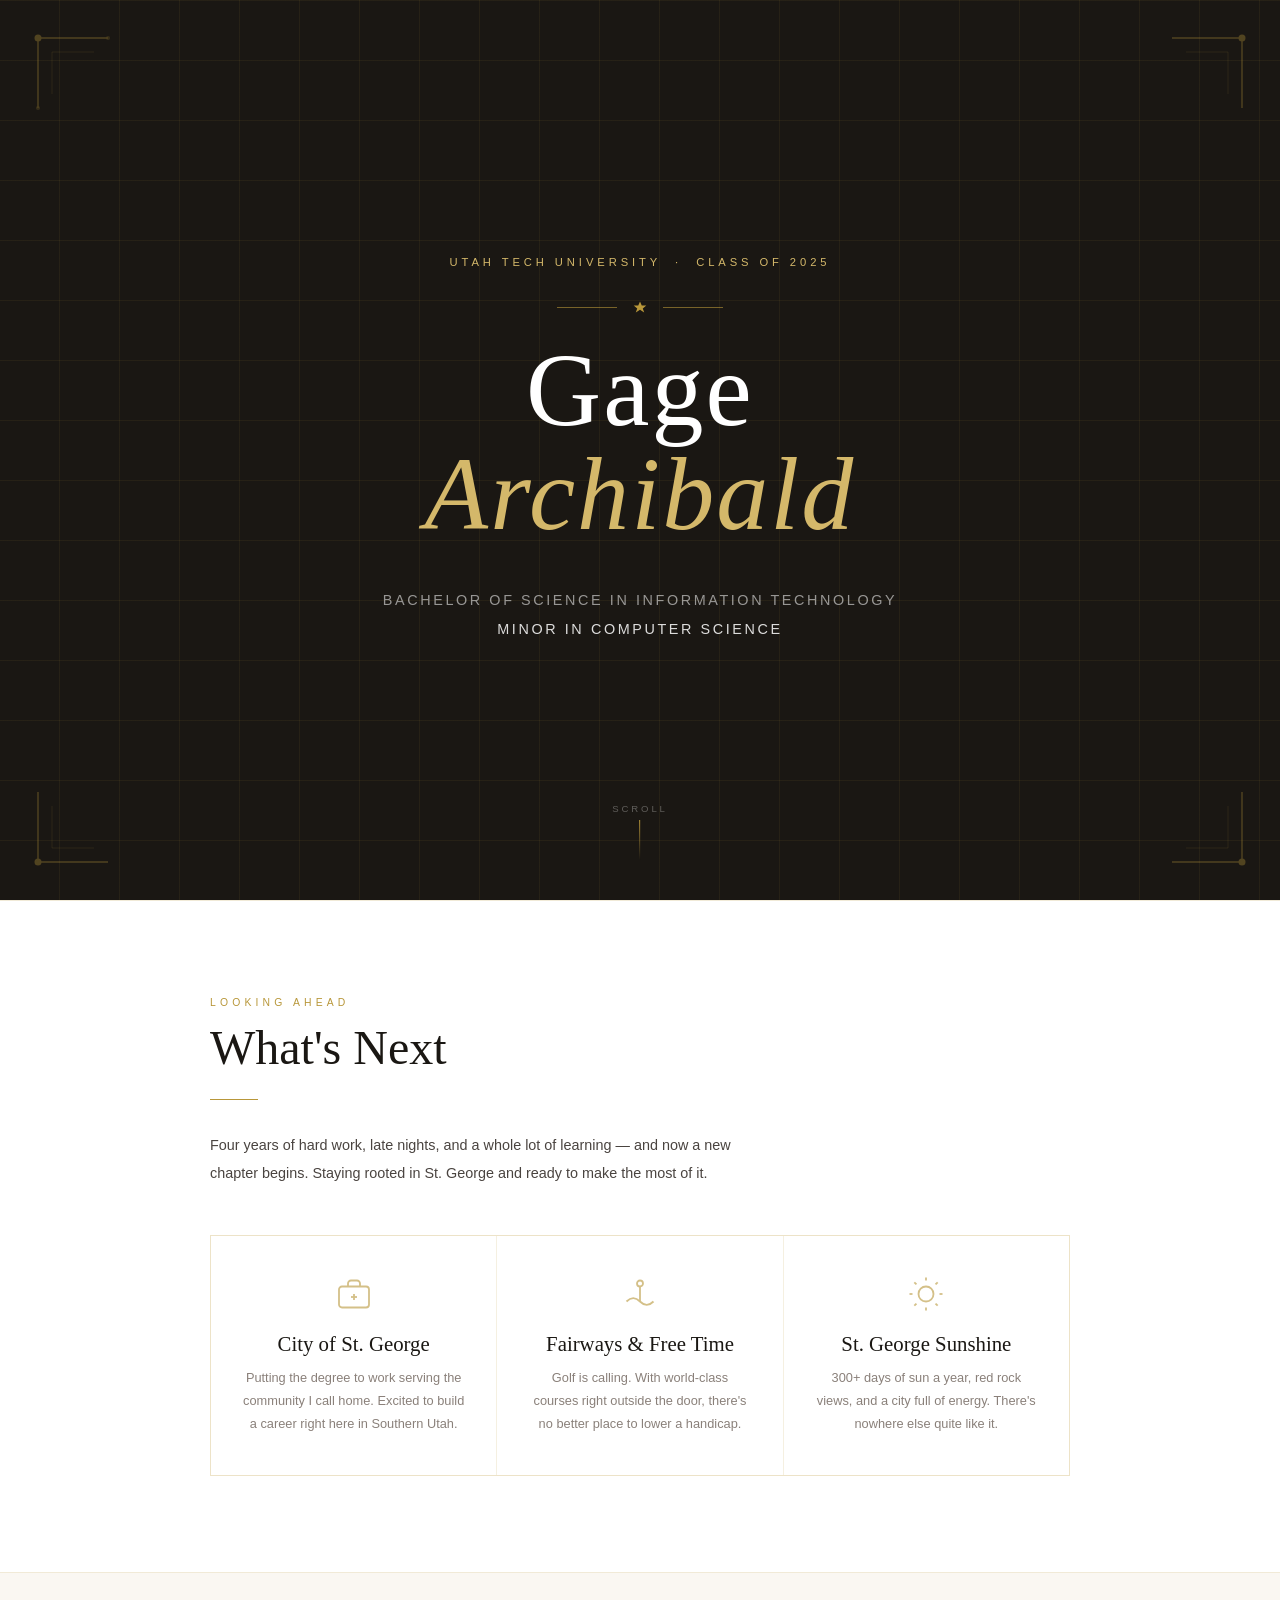
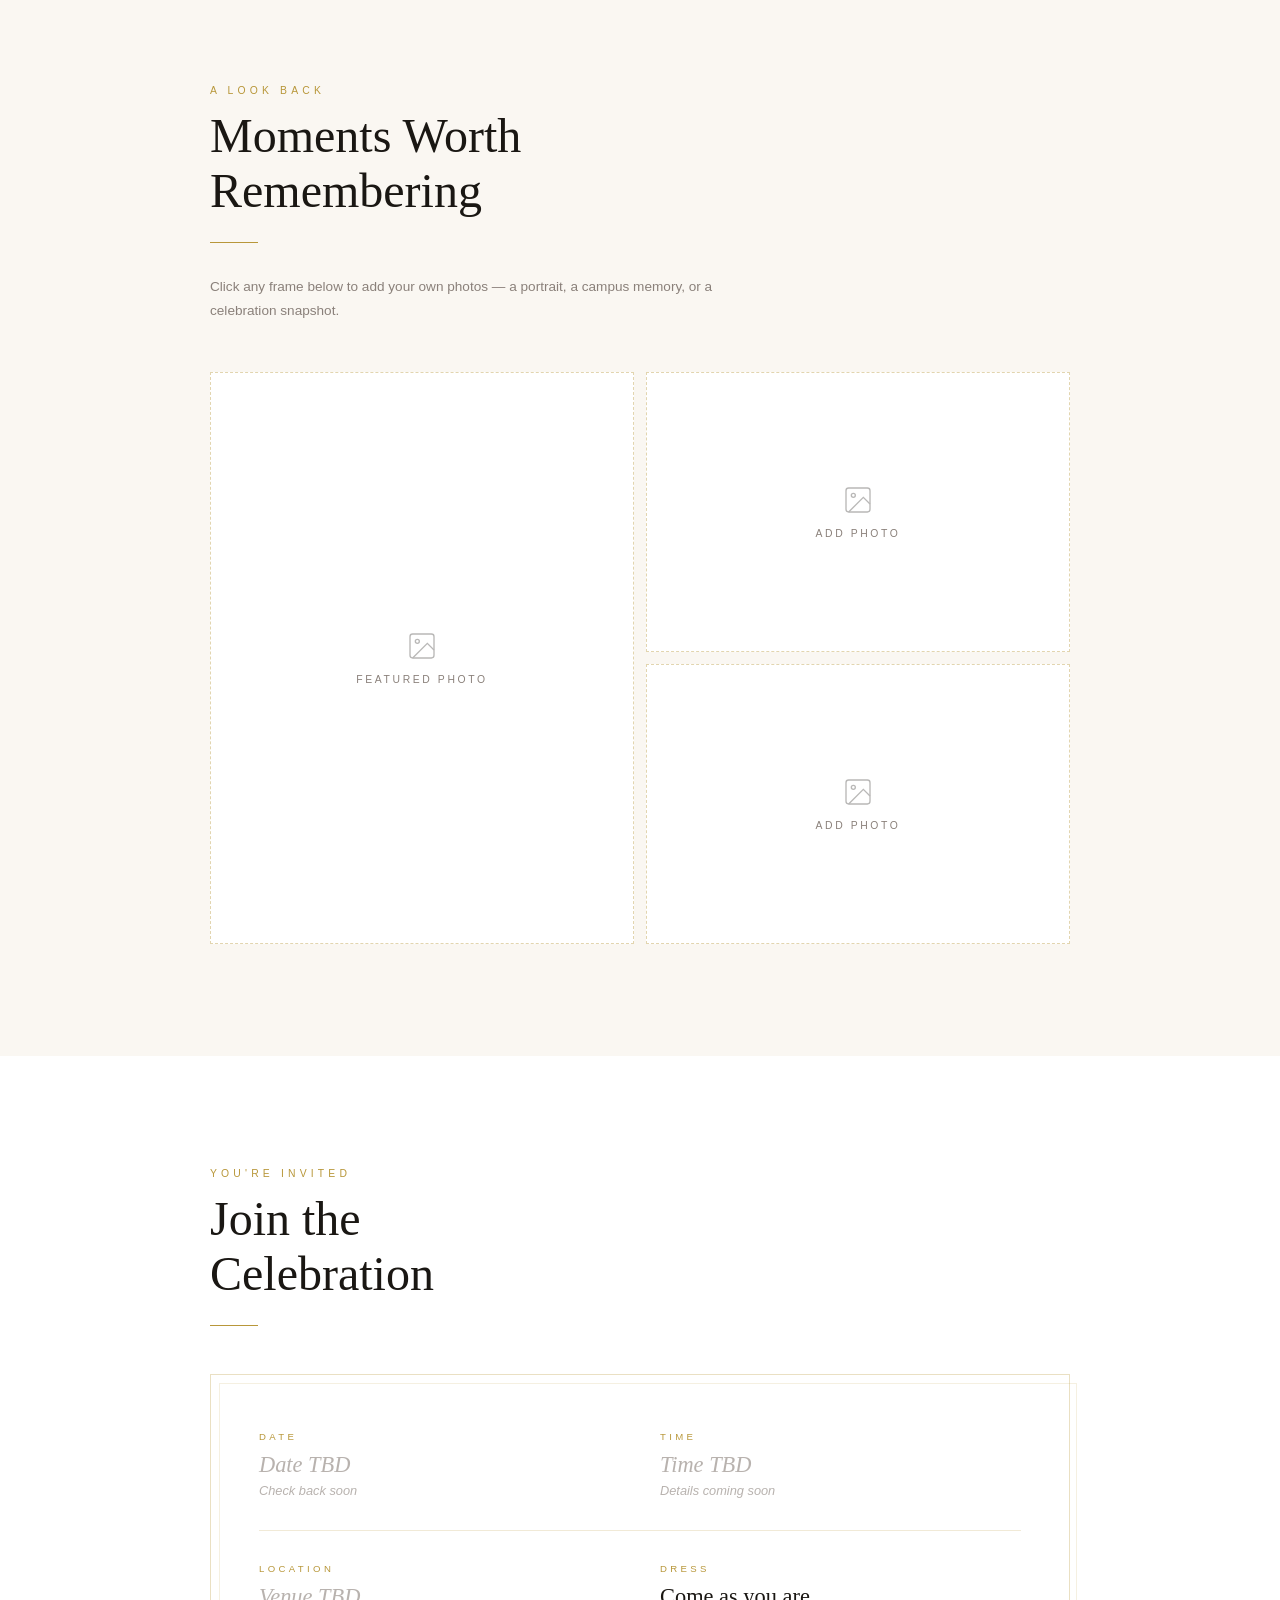
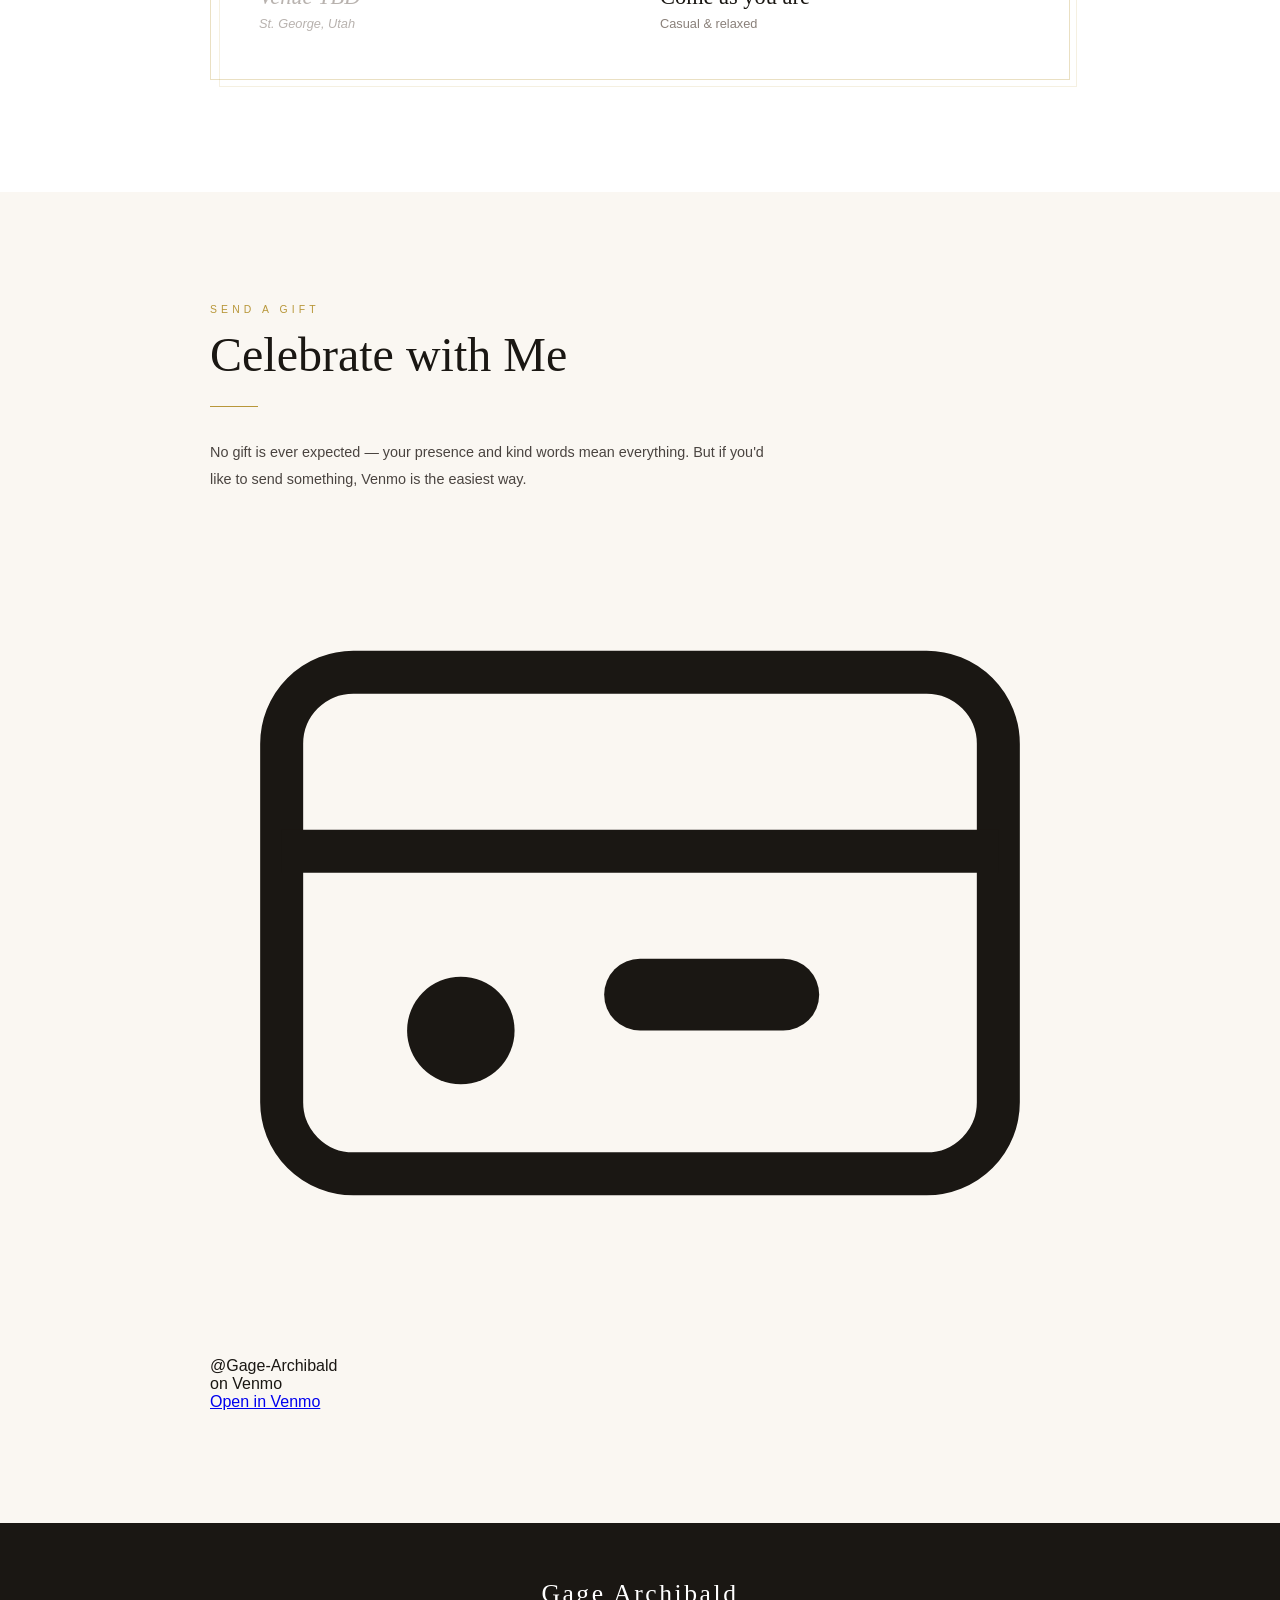
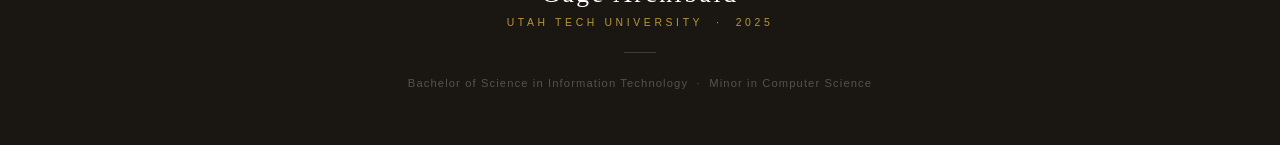
==== commit bac49631: "Update index.html" ====
--- a/index.html
+++ b/index.html
@@ -178,6 +178,36 @@
           <p class="event-item-sub">Casual &amp; relaxed</p>
         </div>
       </div>
+    </div>
+  </div>
+</section>
+
+<!-- ── VENMO ── -->
+<section class="venmo-section">
+  <div class="section-inner">
+    <div class="reveal">
+      <p class="section-label">Send a gift</p>
+      <h2 class="section-title">Celebrate with Me</h2>
+      <div class="gold-rule"></div>
+      <p class="section-body">
+        No gift is ever expected — your presence and kind words mean everything. But if you'd like to send something, Venmo is the easiest way.
+      </p>
+    </div>
+
+    <div class="venmo-card reveal">
+      <div class="venmo-icon">
+        <svg viewBox="0 0 24 24" fill="none" stroke="currentColor" stroke-width="1.2" xmlns="http://www.w3.org/2000/svg">
+          <rect x="2" y="5" width="20" height="14" rx="2"/>
+          <path d="M2 10h20"/>
+          <circle cx="7" cy="15" r="1.5" fill="currentColor" stroke="none"/>
+          <rect x="11" y="13" width="6" height="2" rx="1" fill="currentColor" stroke="none"/>
+        </svg>
+      </div>
+      <p class="venmo-handle">@Gage-Archibald</p>
+      <p class="venmo-sub">on Venmo</p>
+      <a class="venmo-btn" href="https://venmo.com/Gage-Archibald" target="_blank" rel="noopener">
+        Open in Venmo
+      </a>
     </div>
   </div>
 </section>
--- a/styles.css
+++ b/styles.css
@@ -186,6 +186,21 @@
   color: var(--ink);
   line-height: 1.15;
   margin-bottom: 1.5rem;
+}
+
+.section-body {
+  font-size: 0.9rem;
+  font-weight: 300;
+  color: var(--ink-mid);
+  line-height: 1.9;
+  max-width: 560px;
+}
+
+.section-body--light {
+  font-size: 0.85rem;
+  color: var(--ink-light);
+  line-height: 1.8;
+  max-width: 520px;
 }
 
 .gold-rule {
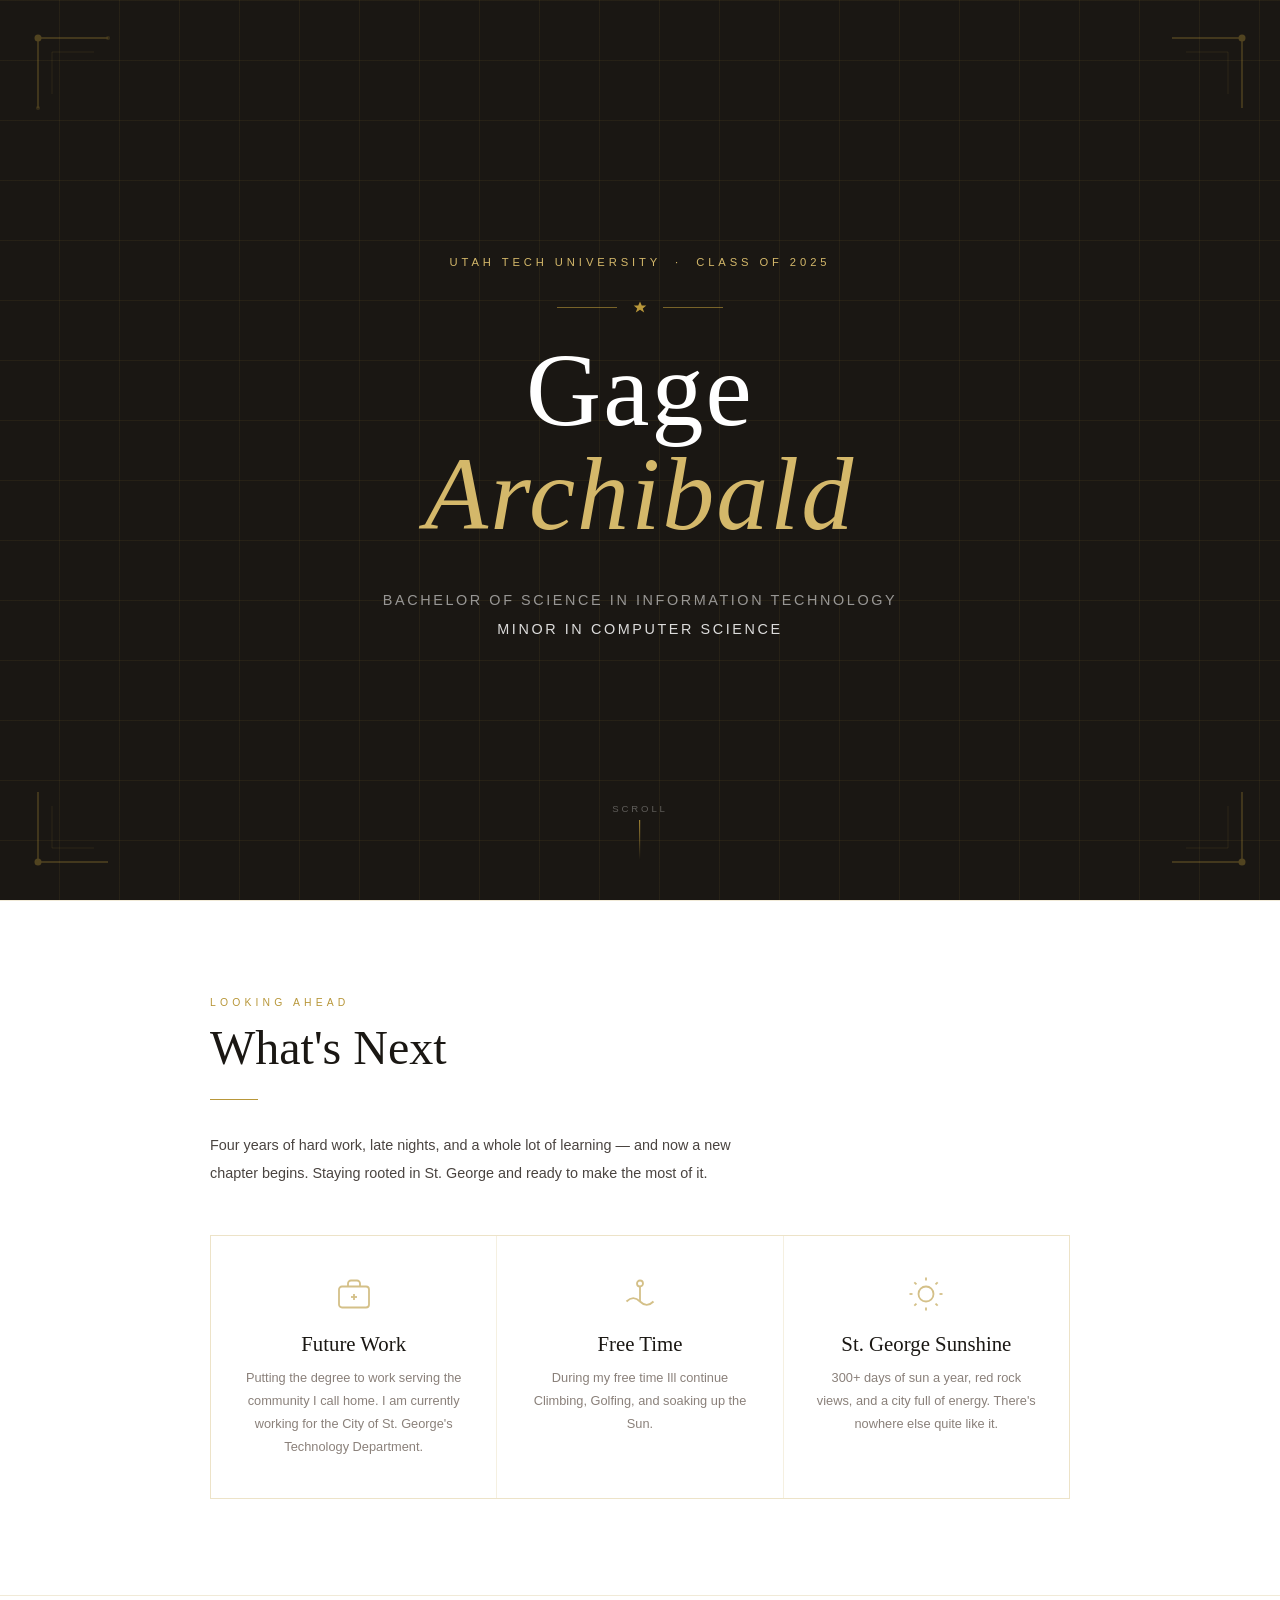
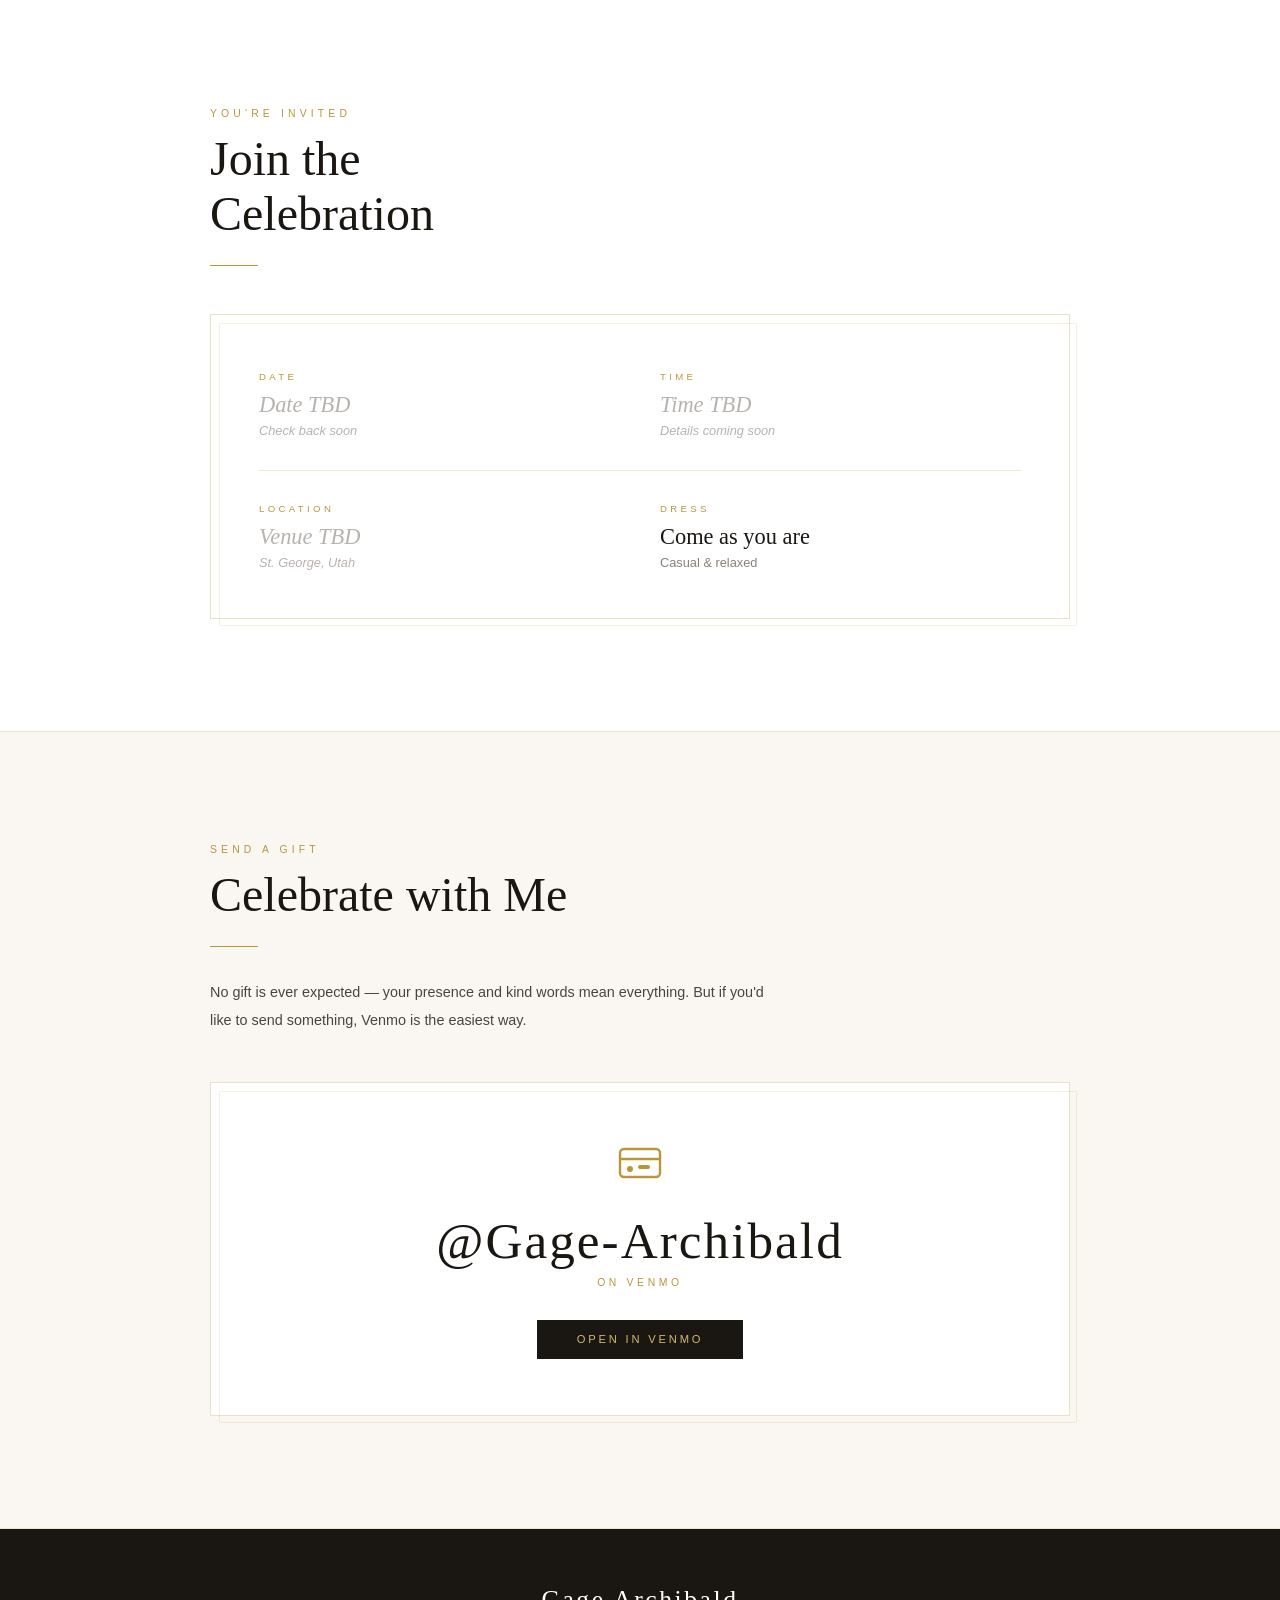
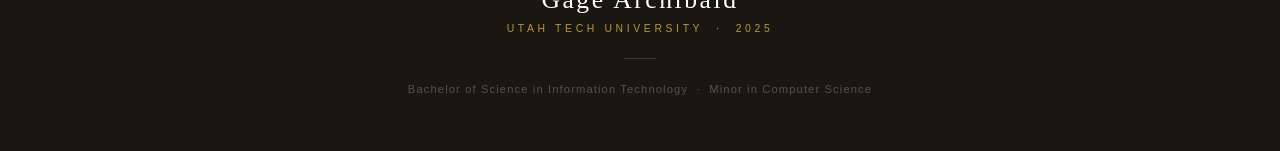
==== commit 703bbc13: "Update index.html" ====
--- a/index.html
+++ b/index.html
@@ -85,15 +85,15 @@
         <svg class="next-card-icon" viewBox="0 0 24 24" fill="none" stroke="#B8973A" stroke-width="1.2" xmlns="http://www.w3.org/2000/svg">
           <rect x="2" y="7" width="20" height="14" rx="2"/><path d="M16 7V5a2 2 0 0 0-2-2h-4a2 2 0 0 0-2 2v2"/><line x1="12" y1="12" x2="12" y2="16"/><line x1="10" y1="14" x2="14" y2="14"/>
         </svg>
-        <p class="next-card-title">City of St. George</p>
-        <p class="next-card-body">Putting the degree to work serving the community I call home. Excited to build a career right here in Southern Utah.</p>
+        <p class="next-card-title">Future Work</p>
+        <p class="next-card-body">Putting the degree to work serving the community I call home. I am currently working for the City of St. George's Technology Department.</p>
       </div>
       <div class="next-card">
         <svg class="next-card-icon" viewBox="0 0 24 24" fill="none" stroke="#B8973A" stroke-width="1.2" xmlns="http://www.w3.org/2000/svg">
           <path d="M3 17c3-3 6-3 9 0s6 3 9 0"/><path d="M12 17V7"/><circle cx="12" cy="5" r="2"/>
         </svg>
-        <p class="next-card-title">Fairways &amp; Free Time</p>
-        <p class="next-card-body">Golf is calling. With world-class courses right outside the door, there's no better place to lower a handicap.</p>
+        <p class="next-card-title">Free Time</p>
+        <p class="next-card-body">During my free time Ill continue Climbing, Golfing, and soaking up the Sun.</p>
       </div>
       <div class="next-card">
         <svg class="next-card-icon" viewBox="0 0 24 24" fill="none" stroke="#B8973A" stroke-width="1.2" xmlns="http://www.w3.org/2000/svg">
@@ -106,40 +106,6 @@
   </div>
 </section>
 
-<!-- ── PHOTO ── -->
-<section class="photo-section">
-  <div class="section-inner">
-    <div class="reveal">
-      <p class="section-label">A look back</p>
-      <h2 class="section-title">Moments Worth<br>Remembering</h2>
-      <div class="gold-rule"></div>
-      <p class="section-body section-body--light">
-        Click any frame below to add your own photos — a portrait, a campus memory, or a celebration snapshot.
-      </p>
-    </div>
-
-    <div class="photo-grid reveal">
-      <div class="photo-slot featured" onclick="this.querySelector('input').click()">
-        <svg viewBox="0 0 24 24" fill="none" stroke="currentColor" stroke-width="1" xmlns="http://www.w3.org/2000/svg"><rect x="3" y="3" width="18" height="18" rx="2"/><circle cx="8.5" cy="8.5" r="1.5"/><polyline points="21 15 16 10 5 21"/></svg>
-        <span class="photo-slot-label">Featured photo</span>
-        <input type="file" accept="image/*" onchange="loadPhoto(this)">
-        <img alt="Featured">
-      </div>
-      <div class="photo-slot" onclick="this.querySelector('input').click()">
-        <svg viewBox="0 0 24 24" fill="none" stroke="currentColor" stroke-width="1" xmlns="http://www.w3.org/2000/svg"><rect x="3" y="3" width="18" height="18" rx="2"/><circle cx="8.5" cy="8.5" r="1.5"/><polyline points="21 15 16 10 5 21"/></svg>
-        <span class="photo-slot-label">Add photo</span>
-        <input type="file" accept="image/*" onchange="loadPhoto(this)">
-        <img alt="">
-      </div>
-      <div class="photo-slot" onclick="this.querySelector('input').click()">
-        <svg viewBox="0 0 24 24" fill="none" stroke="currentColor" stroke-width="1" xmlns="http://www.w3.org/2000/svg"><rect x="3" y="3" width="18" height="18" rx="2"/><circle cx="8.5" cy="8.5" r="1.5"/><polyline points="21 15 16 10 5 21"/></svg>
-        <span class="photo-slot-label">Add photo</span>
-        <input type="file" accept="image/*" onchange="loadPhoto(this)">
-        <img alt="">
-      </div>
-    </div>
-  </div>
-</section>
 
 <!-- ── CELEBRATION ── -->
 <section class="celebration-section">
--- a/styles.css
+++ b/styles.css
@@ -392,6 +392,80 @@
 }
 
 
+/* ── VENMO ── */
+.venmo-section {
+  background: var(--cream);
+  border-top: 1px solid rgba(184,151,58,0.2);
+  border-bottom: 1px solid rgba(184,151,58,0.2);
+}
+
+.venmo-card {
+  margin-top: 3rem;
+  border: 1px solid rgba(184,151,58,0.3);
+  padding: 3.5rem 2rem;
+  text-align: center;
+  position: relative;
+  background: var(--white);
+}
+
+.venmo-card::before {
+  content: '';
+  position: absolute;
+  top: 8px; left: 8px; right: -8px; bottom: -8px;
+  border: 1px solid rgba(184,151,58,0.15);
+  pointer-events: none;
+}
+
+.venmo-icon {
+  width: 48px;
+  height: 48px;
+  margin: 0 auto 1.5rem;
+  color: var(--gold);
+}
+
+.venmo-icon svg {
+  width: 100%;
+  height: 100%;
+}
+
+.venmo-handle {
+  font-family: 'Cormorant Garamond', serif;
+  font-size: clamp(2rem, 6vw, 3.2rem);
+  font-weight: 300;
+  color: var(--ink);
+  letter-spacing: 0.04em;
+  margin-bottom: 0.4rem;
+}
+
+.venmo-sub {
+  font-size: 0.65rem;
+  font-weight: 300;
+  letter-spacing: 0.35em;
+  text-transform: uppercase;
+  color: var(--gold);
+  margin-bottom: 2rem;
+}
+
+.venmo-btn {
+  display: inline-block;
+  padding: 0.85rem 2.5rem;
+  background: var(--ink);
+  color: var(--gold-light);
+  font-family: 'Jost', sans-serif;
+  font-size: 0.7rem;
+  font-weight: 300;
+  letter-spacing: 0.25em;
+  text-transform: uppercase;
+  text-decoration: none;
+  transition: background 0.3s, color 0.3s;
+}
+
+.venmo-btn:hover {
+  background: var(--gold);
+  color: var(--ink);
+}
+
+
 /* ── FOOTER ── */
 footer {
   background: var(--ink);
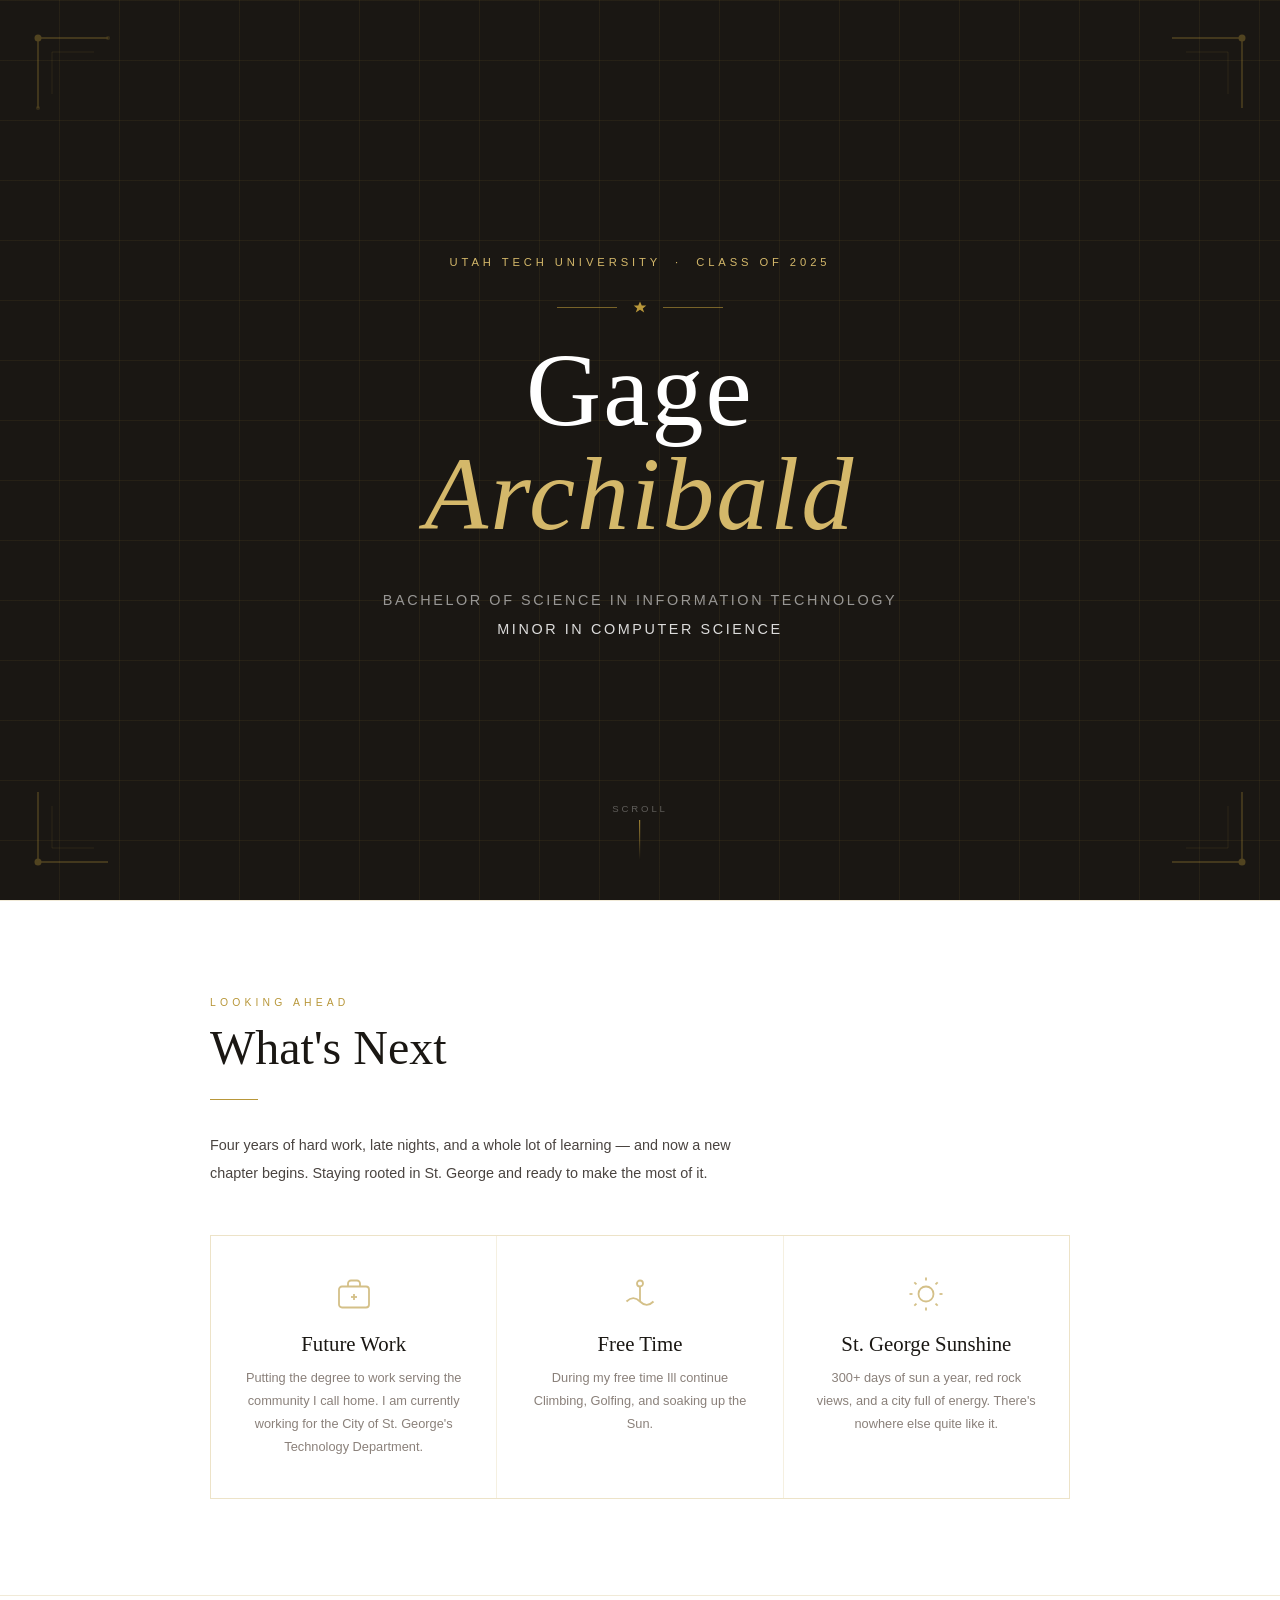
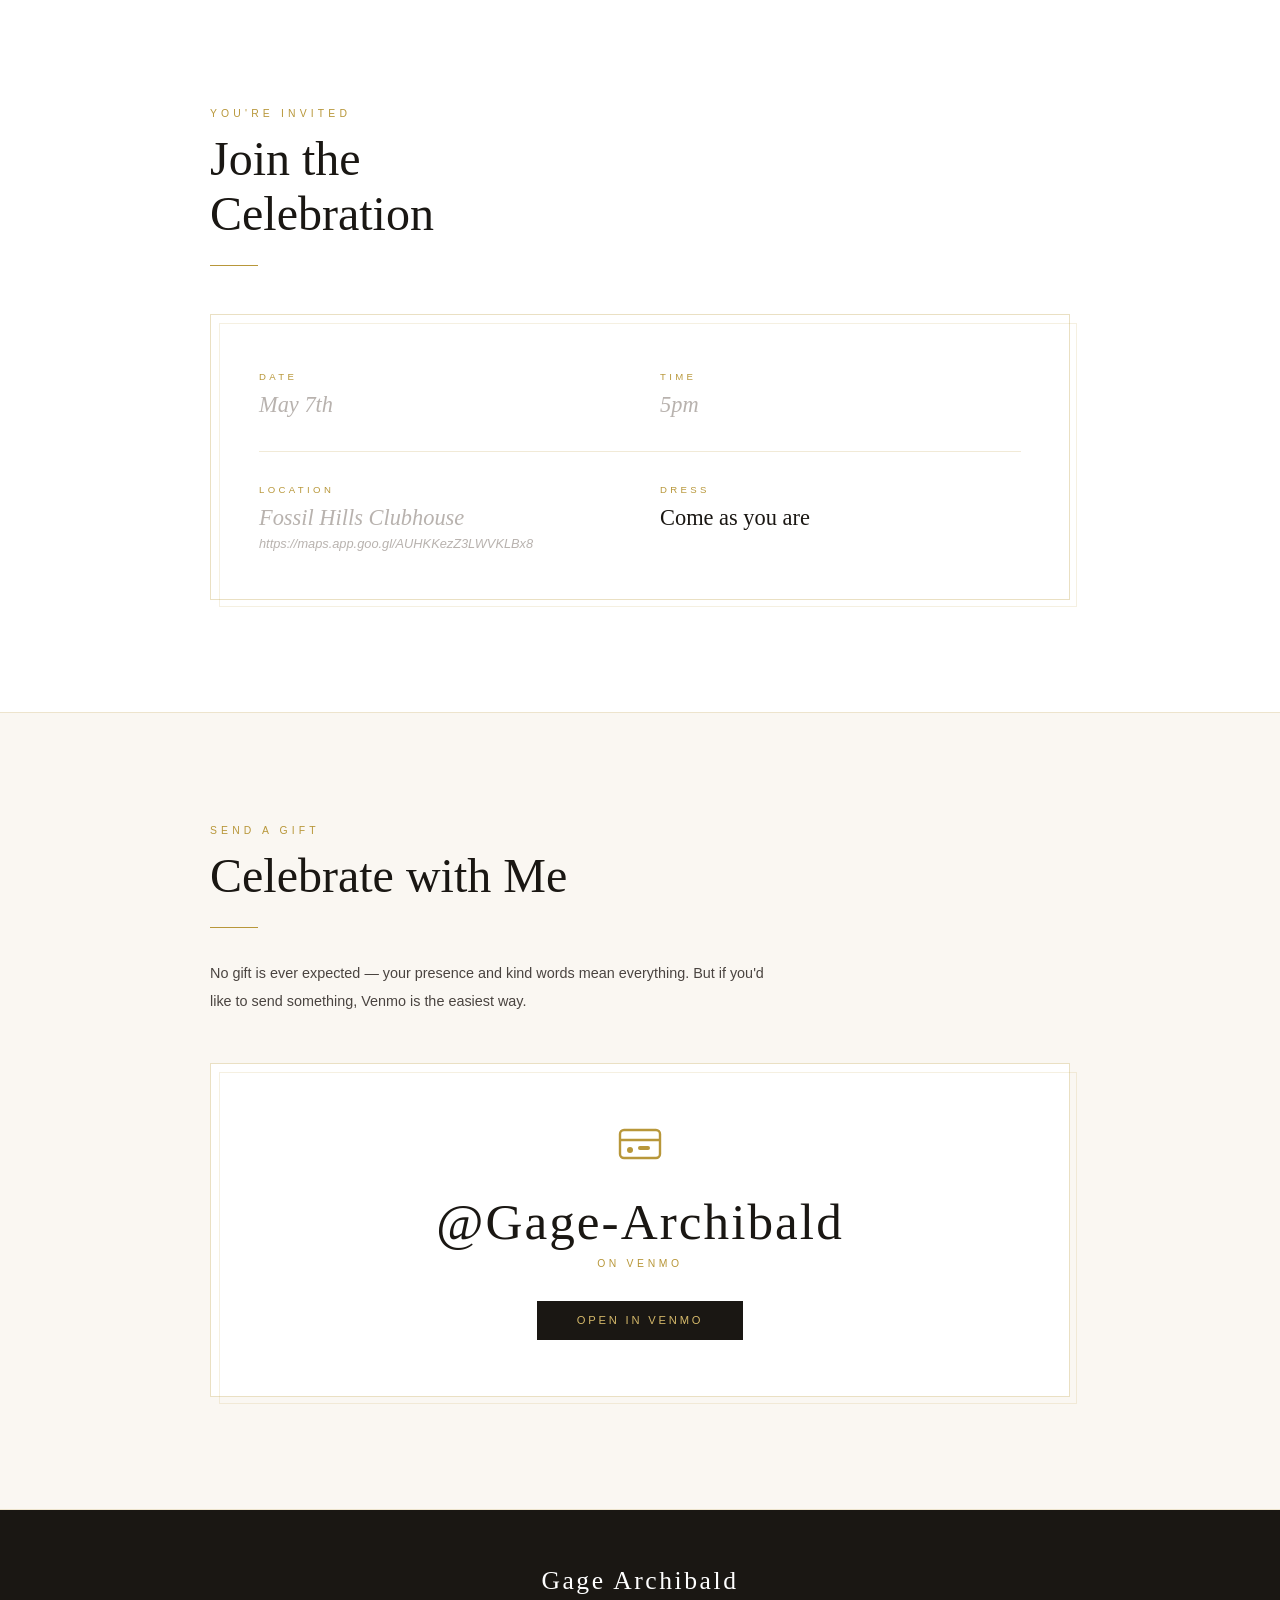
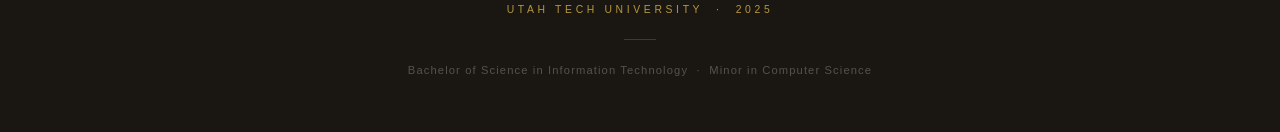
==== commit 4e8b720e: "Update index.html" ====
--- a/index.html
+++ b/index.html
@@ -120,13 +120,11 @@
       <div class="event-row">
         <div class="event-item">
           <p class="event-item-label">Date</p>
-          <p class="event-item-value placeholder-text">Date TBD</p>
-          <p class="event-item-sub placeholder-text">Check back soon</p>
+          <p class="event-item-value placeholder-text">May 7th</p>
         </div>
         <div class="event-item">
           <p class="event-item-label">Time</p>
-          <p class="event-item-value placeholder-text">Time TBD</p>
-          <p class="event-item-sub placeholder-text">Details coming soon</p>
+          <p class="event-item-value placeholder-text">5pm</p>
         </div>
       </div>
 
@@ -135,13 +133,12 @@
       <div class="event-row">
         <div class="event-item">
           <p class="event-item-label">Location</p>
-          <p class="event-item-value placeholder-text">Venue TBD</p>
-          <p class="event-item-sub placeholder-text">St. George, Utah</p>
+          <p class="event-item-value placeholder-text">Fossil Hills Clubhouse</p>
+          <p class="event-item-sub placeholder-text">https://maps.app.goo.gl/AUHKKezZ3LWVKLBx8</p>
         </div>
         <div class="event-item">
           <p class="event-item-label">Dress</p>
           <p class="event-item-value">Come as you are</p>
-          <p class="event-item-sub">Casual &amp; relaxed</p>
         </div>
       </div>
     </div>
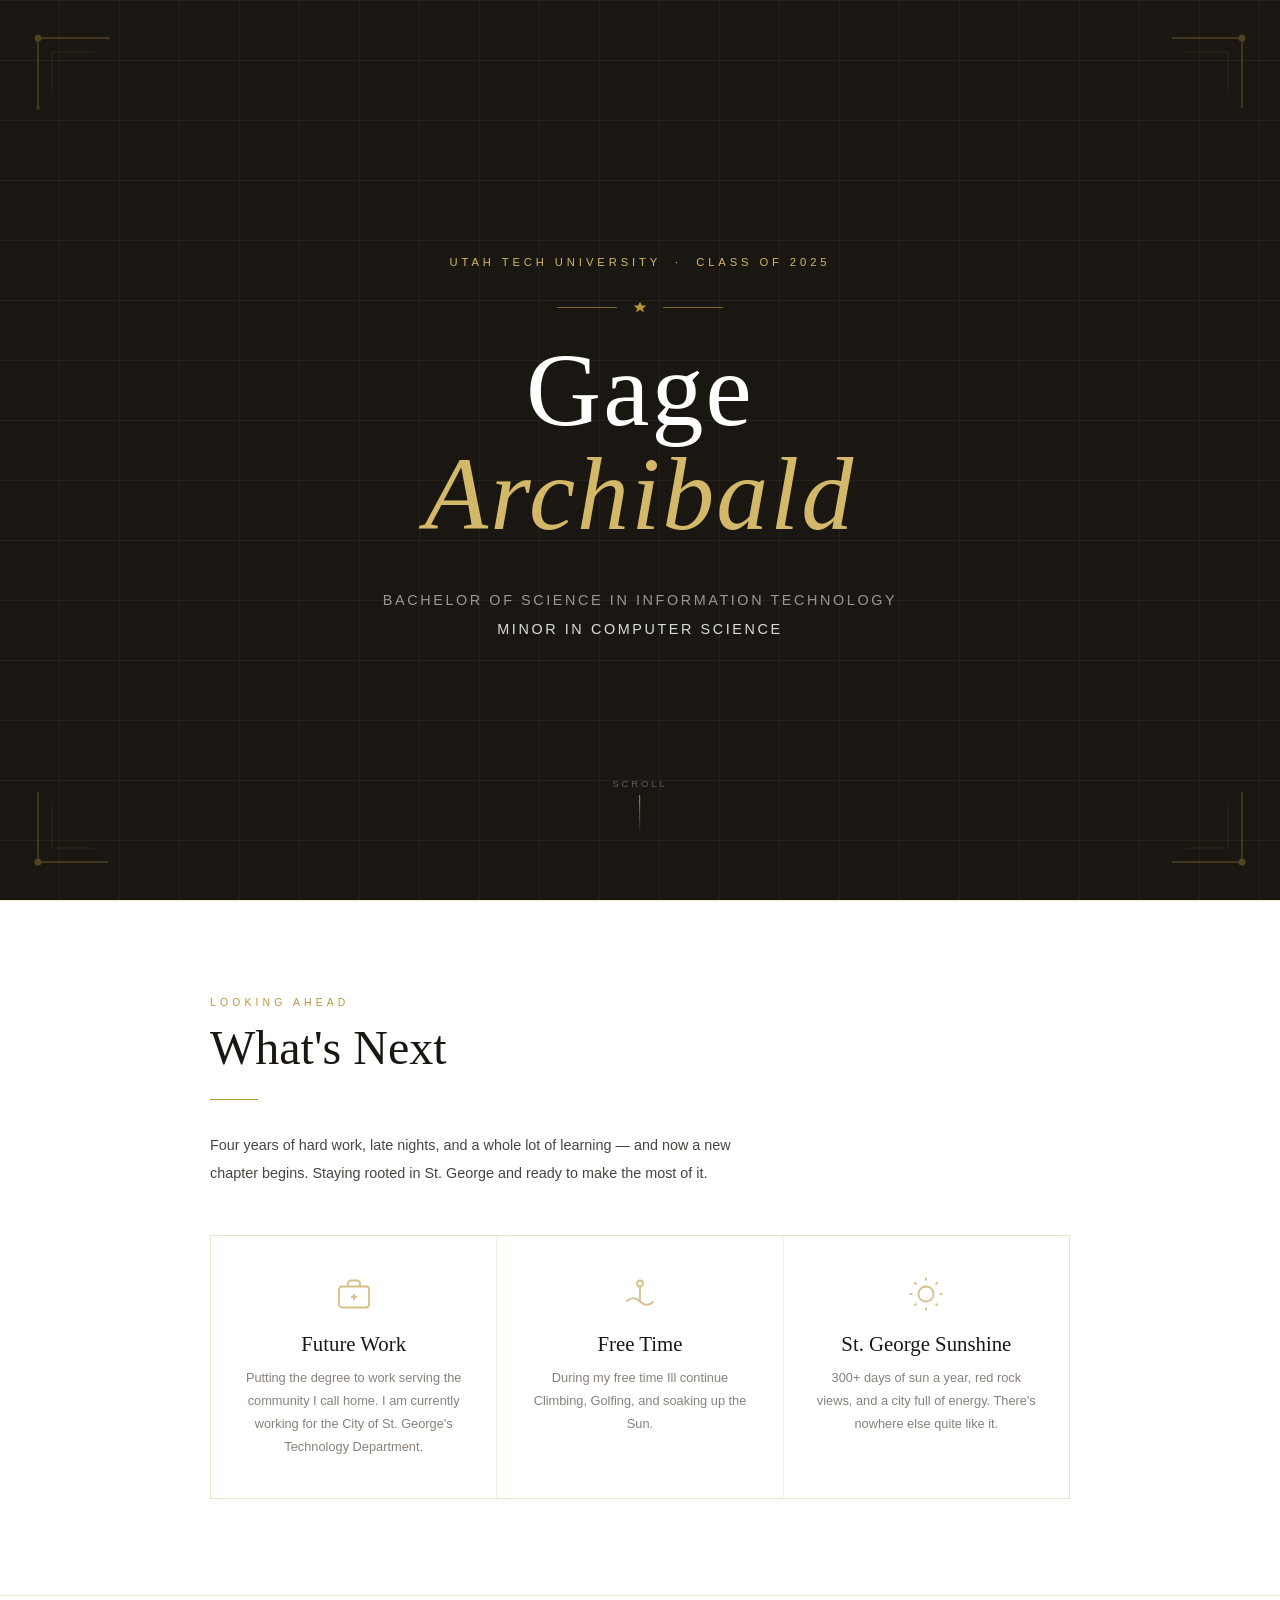
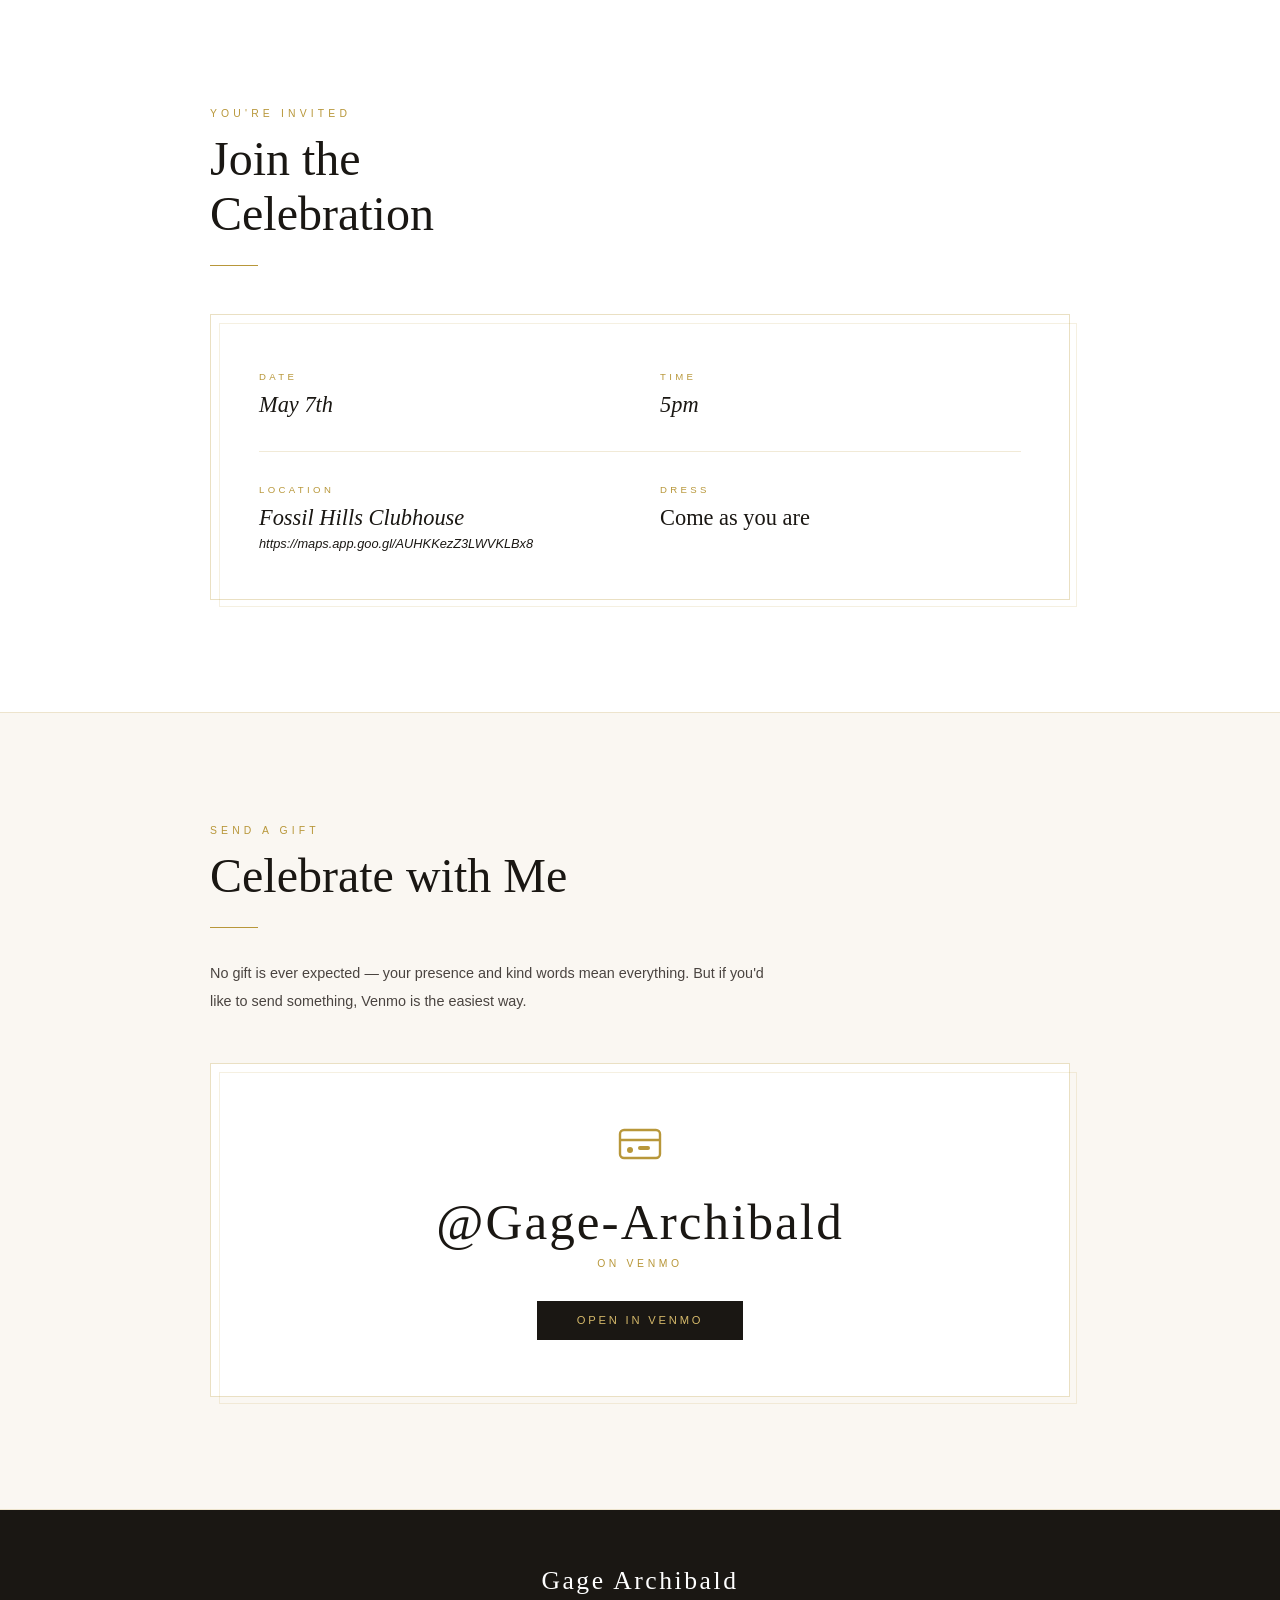
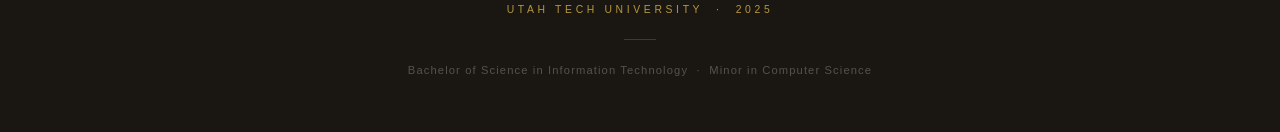
==== commit f43e8fb3: "Update index.html" ====
--- a/index.html
+++ b/index.html
@@ -65,6 +65,7 @@
   <div class="scroll-cue">
     <span>Scroll</span>
     <div class="scroll-cue-line"></div>
+    <div class="scroll-cue-arrow">&#8964;</div>
   </div>
 </section>
 
--- a/styles.css
+++ b/styles.css
@@ -257,76 +257,28 @@
 }
 
 @media (max-width: 600px) {
-  .next-cards { grid-template-columns: 1fr; }
-}
-
-
-/* ── PHOTO ── */
-.photo-section {
-  background: var(--cream);
-}
-
-.photo-grid {
-  display: grid;
-  grid-template-columns: 1fr 1fr;
-  grid-template-rows: 280px 280px;
-  gap: 12px;
-  margin-top: 3rem;
-}
-
-.photo-slot {
-  background: var(--white);
-  border: 1px dashed rgba(184,151,58,0.4);
-  display: flex;
-  flex-direction: column;
-  align-items: center;
-  justify-content: center;
-  gap: 12px;
-  position: relative;
-  overflow: hidden;
-  cursor: pointer;
-  transition: border-color 0.3s, background 0.3s;
-}
-.photo-slot:hover {
-  border-color: var(--gold);
-  background: var(--gold-faint);
-}
-
-.photo-slot.featured {
-  grid-column: 1;
-  grid-row: 1 / 3;
-}
-
-.photo-slot svg {
-  width: 32px;
-  height: 32px;
-  opacity: 0.3;
-}
-
-.photo-slot-label {
-  font-size: 0.65rem;
-  letter-spacing: 0.25em;
-  text-transform: uppercase;
-  color: var(--ink-light);
-}
-
-.photo-slot img {
-  width: 100%;
-  height: 100%;
-  object-fit: cover;
-  position: absolute;
-  inset: 0;
+  .scroll-cue {
+    bottom: 3.5rem;
+  }
+
+  .scroll-cue-arrow {
+    display: block;
+    font-size: 1.4rem;
+    color: var(--gold);
+    animation: arrowBounce 1.5s ease-in-out infinite;
+    line-height: 1;
+  }
+
+  .scroll-cue-arrow {
   display: none;
 }
 
-.photo-slot input[type="file"] {
-  position: absolute;
-  inset: 0;
-  opacity: 0;
-  cursor: pointer;
-  width: 100%;
-  height: 100%;
-}
+  @keyframes arrowBounce {
+    0%, 100% { opacity: 0.3; transform: translateY(0); }
+    50%       { opacity: 1;   transform: translateY(5px); }
+  }
+}
+
 
 
 /* ── CELEBRATION ── */
@@ -387,8 +339,7 @@
 
 .placeholder-text {
   font-style: italic;
-  color: var(--ink-light);
-  opacity: 0.6;
+  color: var(--ink);
 }
 
 
@@ -538,4 +489,26 @@
   .photo-slot.featured { grid-column: 1; grid-row: 1; }
   .event-row { grid-template-columns: 1fr; gap: 1.5rem; }
   .event-card { padding: 2rem; }
-}
+
+  .hero {
+    padding: 1.5rem 1.5rem 5rem;
+    align-items: flex-start;
+    padding-top: max(2rem, env(safe-area-inset-top));
+  }
+
+  .hero-content {
+    margin-top: 2rem;
+  }
+
+  .hero-name {
+    font-size: clamp(2.8rem, 16vw, 4rem);
+  }
+
+  .hero-degree {
+    margin-top: 1.5rem;
+  }
+
+  .scroll-cue {
+    bottom: 1.5rem;
+  }
+}
